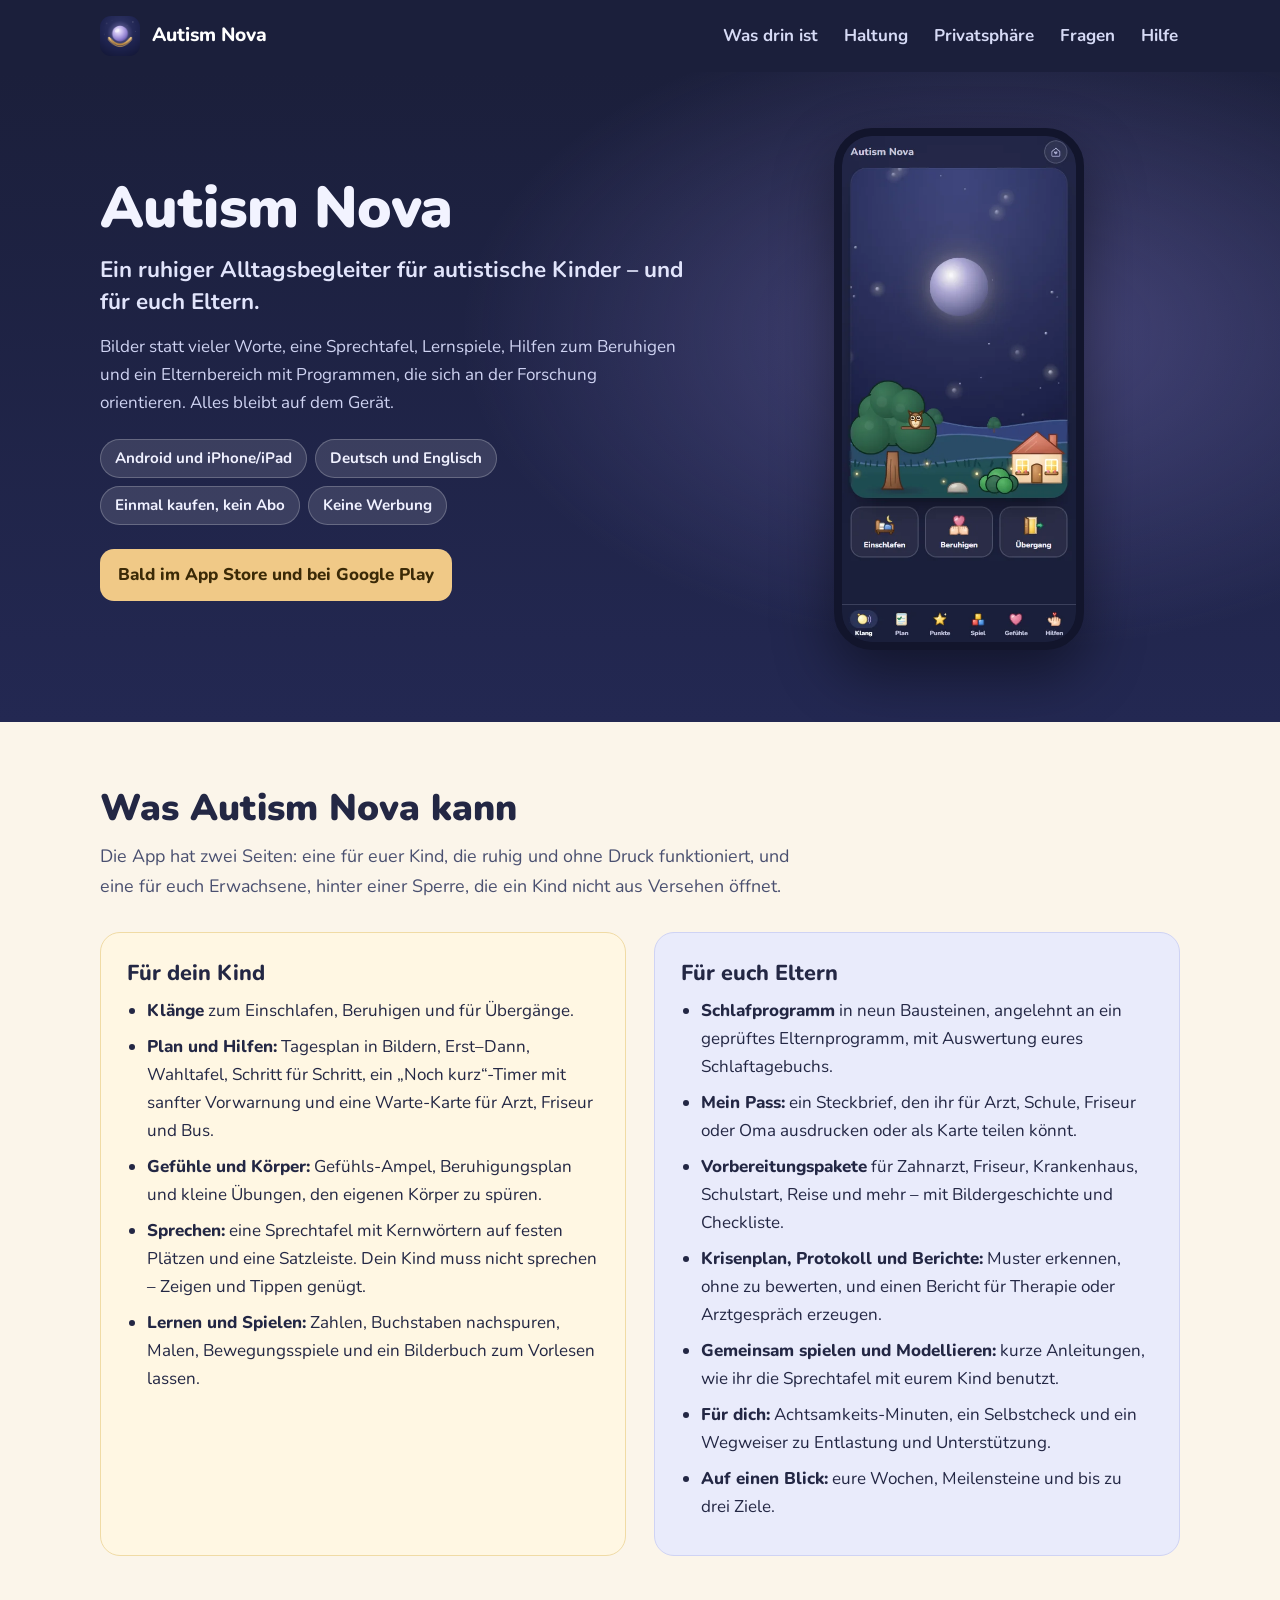
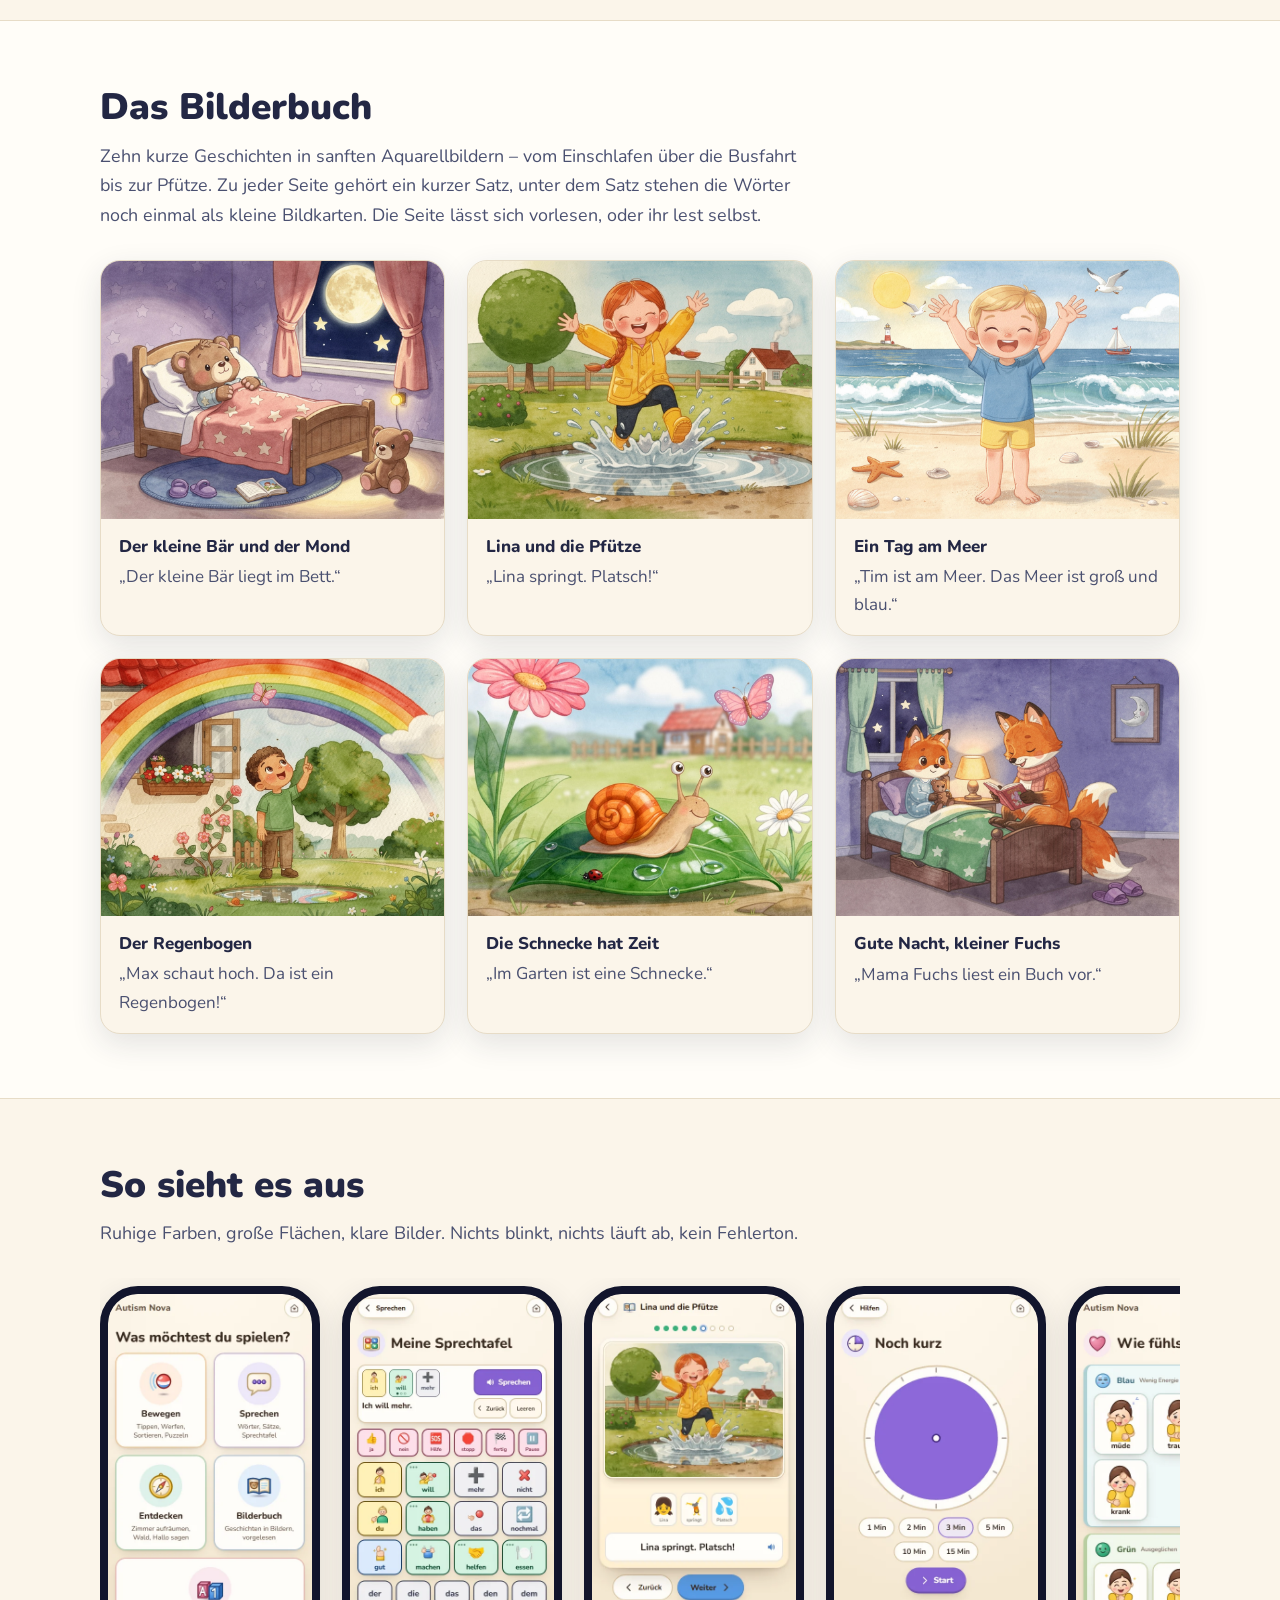
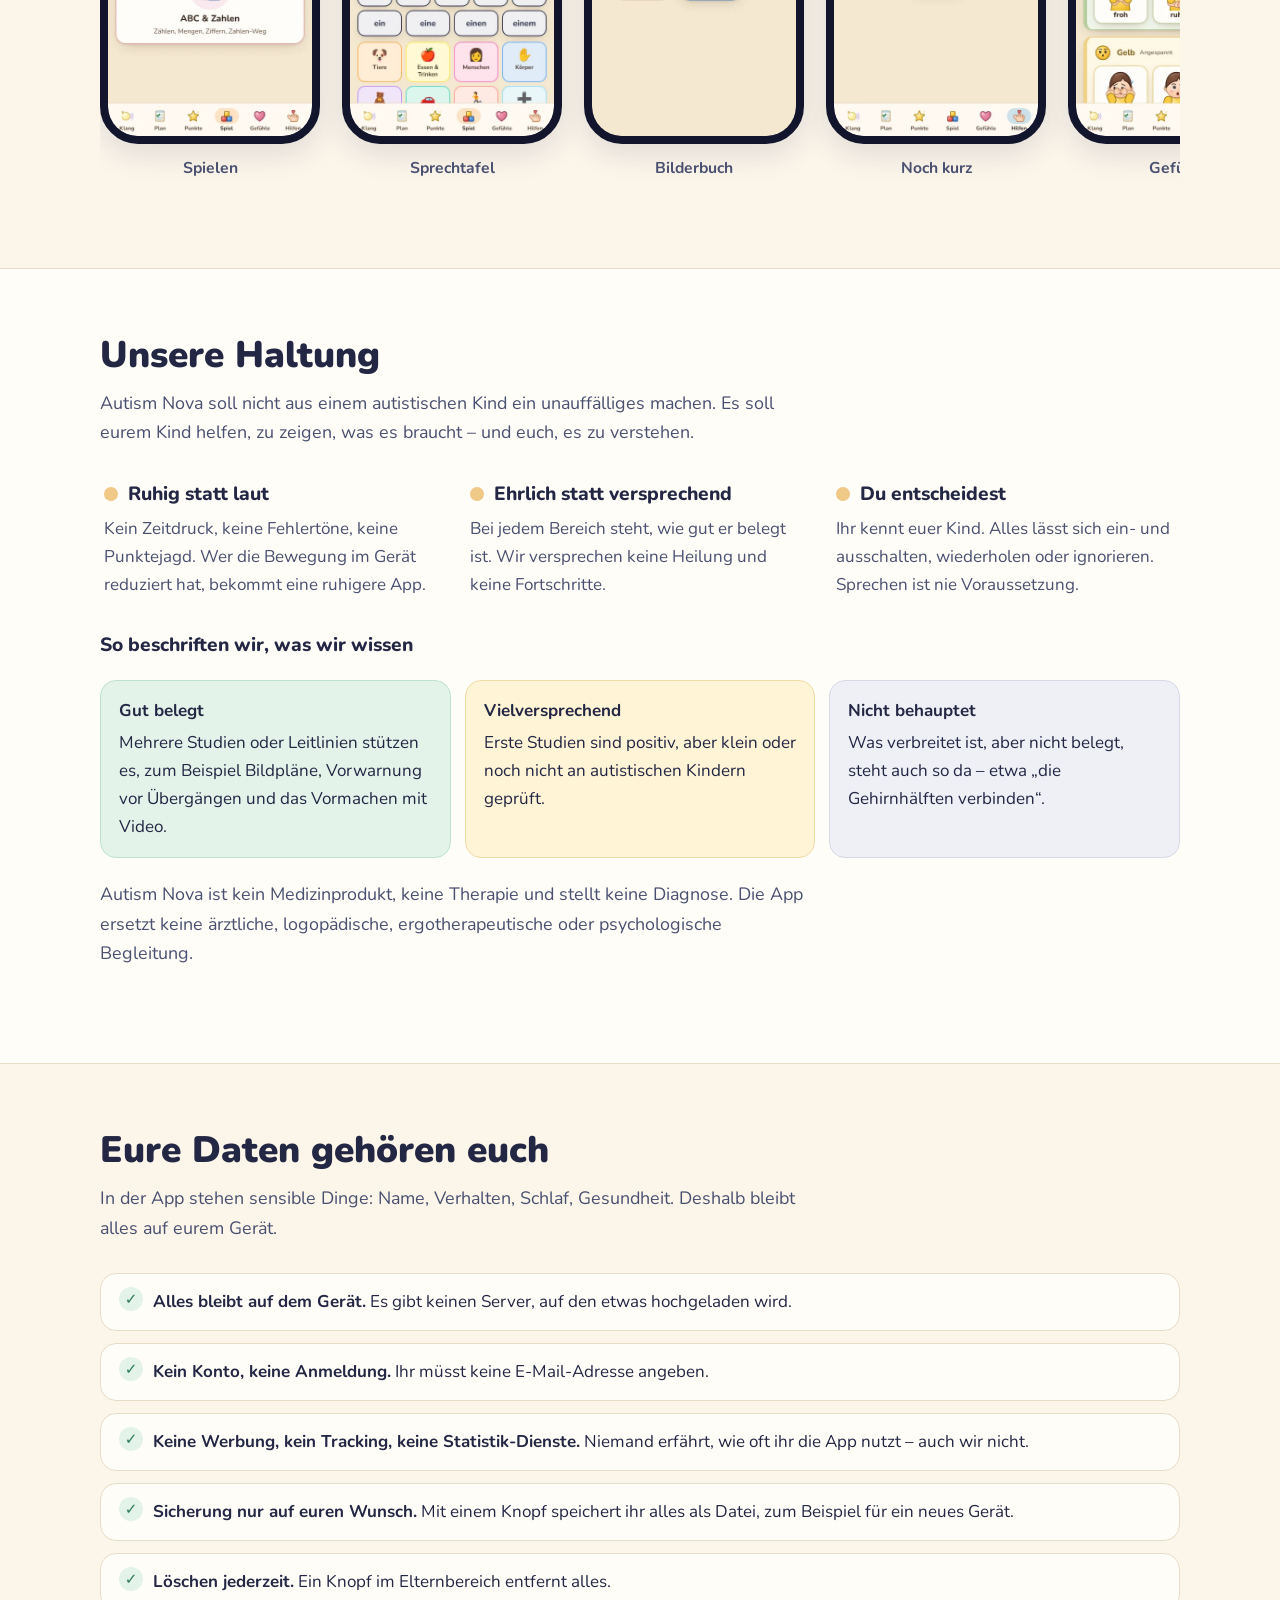
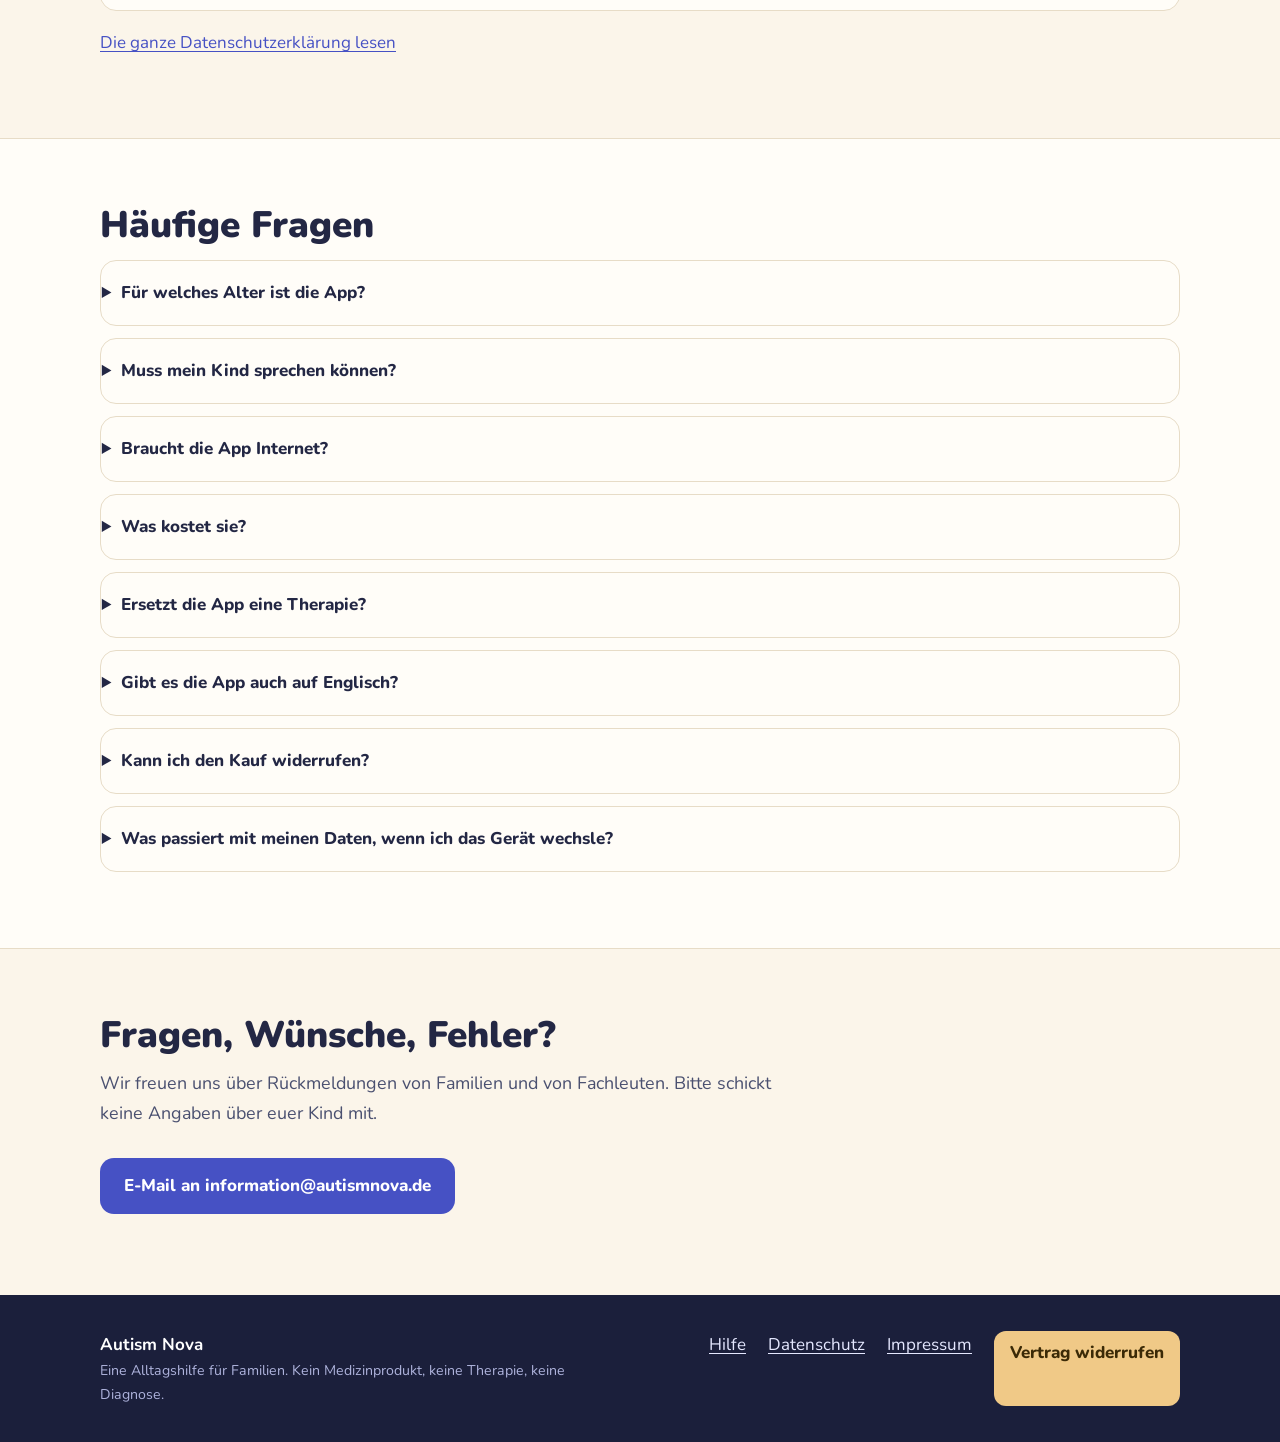
==== index.html @ 49a3898b "Website Autism Nova" ====
<!doctype html>
<html lang="de">
<head>
  <meta charset="utf-8">
  <meta name="viewport" content="width=device-width, initial-scale=1">
  <title>Autism Nova – Alltagsbegleiter für autistische Kinder und ihre Familien</title>
  <meta name="description" content="Autism Nova ist eine ruhige App für autistische Kinder und ihre Eltern: Bildpläne, Sprechtafel, Lernspiele, Beruhigungshilfen und ein Elternbereich. Alles bleibt auf dem Gerät – ohne Konto, ohne Werbung.">
  <meta name="theme-color" content="#1b1f3b">
  <meta property="og:title" content="Autism Nova – Alltagsbegleiter für autistische Kinder und ihre Familien">
  <meta property="og:description" content="Bilder statt Worte, Sprechtafel, Lernspiele, Beruhigungshilfen und ein Elternbereich. Ohne Konto, ohne Werbung, alles auf dem Gerät.">
  <meta property="og:type" content="website">
  <meta property="og:locale" content="de_DE">
  <meta property="og:image" content="https://autismnova.de/assets/img/icon-512.png">
  <meta property="og:url" content="https://autismnova.de/">
  <link rel="canonical" href="https://autismnova.de/">
  <link rel="icon" href="assets/img/favicon.png" type="image/png">
  <link rel="apple-touch-icon" href="assets/img/apple-touch-icon.png">
  <link rel="stylesheet" href="assets/style.css">
</head>
<body>
  <a class="skip" href="#inhalt">Zum Inhalt springen</a>

  <header class="site-head">
    <div class="wrap">
      <a class="brand" href="index.html"><img src="assets/img/icon-192.png" alt="" width="40" height="40">Autism Nova</a>
      <nav class="nav" aria-label="Hauptmenü">
        <a href="#was">Was drin ist</a>
        <a href="#haltung">Haltung</a>
        <a href="#privatsphaere">Privatsphäre</a>
        <a href="#fragen">Fragen</a>
        <a href="support.html">Hilfe</a>
      </nav>
    </div>
  </header>

  <main id="inhalt">
    <section class="hero" aria-labelledby="titel">
      <div class="wrap">
        <div>
          <h1 id="titel">Autism Nova</h1>
          <p class="lead">Ein ruhiger Alltagsbegleiter für autistische Kinder – und für euch Eltern.</p>
          <p>Bilder statt vieler Worte, eine Sprechtafel, Lernspiele, Hilfen zum Beruhigen und ein Elternbereich mit Programmen, die sich an der Forschung orientieren. Alles bleibt auf dem Gerät.</p>
          <ul class="chips" aria-label="Eckdaten">
            <li>Android und iPhone/iPad</li>
            <li>Deutsch und Englisch</li>
            <li>Einmal kaufen, kein Abo</li>
            <li>Keine Werbung</li>
          </ul>
          <span class="status">Bald im App Store und bei Google Play</span>
        </div>
        <div class="hero-phone">
          <div class="phone"><img src="assets/img/phone-klang.webp" width="440" height="952" alt="Startbildschirm der App: ein ruhiger Nachthimmel mit Mond, darunter die Knöpfe Einschlafen, Beruhigen und Übergang."></div>
        </div>
      </div>
    </section>

    <section id="was" aria-labelledby="was-titel">
      <div class="wrap">
        <h2 id="was-titel">Was Autism Nova kann</h2>
        <p class="intro">Die App hat zwei Seiten: eine für euer Kind, die ruhig und ohne Druck funktioniert, und eine für euch Erwachsene, hinter einer Sperre, die ein Kind nicht aus Versehen öffnet.</p>
        <div class="split">
          <div class="panel kid">
            <h3>Für dein Kind</h3>
            <ul>
              <li><strong>Klänge</strong> zum Einschlafen, Beruhigen und für Übergänge.</li>
              <li><strong>Plan und Hilfen:</strong> Tagesplan in Bildern, Erst–Dann, Wahltafel, Schritt für Schritt, ein „Noch kurz“-Timer mit sanfter Vorwarnung und eine Warte-Karte für Arzt, Friseur und Bus.</li>
              <li><strong>Gefühle und Körper:</strong> Gefühls-Ampel, Beruhigungsplan und kleine Übungen, den eigenen Körper zu spüren.</li>
              <li><strong>Sprechen:</strong> eine Sprechtafel mit Kernwörtern auf festen Plätzen und eine Satzleiste. Dein Kind muss nicht sprechen – Zeigen und Tippen genügt.</li>
              <li><strong>Lernen und Spielen:</strong> Zahlen, Buchstaben nachspuren, Malen, Bewegungsspiele und ein Bilderbuch zum Vorlesen lassen.</li>
            </ul>
          </div>
          <div class="panel parent">
            <h3>Für euch Eltern</h3>
            <ul>
              <li><strong>Schlafprogramm</strong> in neun Bausteinen, angelehnt an ein geprüftes Elternprogramm, mit Auswertung eures Schlaftagebuchs.</li>
              <li><strong>Mein Pass:</strong> ein Steckbrief, den ihr für Arzt, Schule, Friseur oder Oma ausdrucken oder als Karte teilen könnt.</li>
              <li><strong>Vorbereitungspakete</strong> für Zahnarzt, Friseur, Krankenhaus, Schulstart, Reise und mehr – mit Bildergeschichte und Checkliste.</li>
              <li><strong>Krisenplan, Protokoll und Berichte:</strong> Muster erkennen, ohne zu bewerten, und einen Bericht für Therapie oder Arztgespräch erzeugen.</li>
              <li><strong>Gemeinsam spielen und Modellieren:</strong> kurze Anleitungen, wie ihr die Sprechtafel mit eurem Kind benutzt.</li>
              <li><strong>Für dich:</strong> Achtsamkeits-Minuten, ein Selbstcheck und ein Wegweiser zu Entlastung und Unterstützung.</li>
              <li><strong>Auf einen Blick:</strong> eure Wochen, Meilensteine und bis zu drei Ziele.</li>
            </ul>
          </div>
        </div>
      </div>
    </section>

    <section class="alt" id="bilderbuch" aria-labelledby="buch-titel">
      <div class="wrap">
        <h2 id="buch-titel">Das Bilderbuch</h2>
        <p class="intro">Zehn kurze Geschichten in sanften Aquarellbildern – vom Einschlafen über die Busfahrt bis zur Pfütze. Zu jeder Seite gehört ein kurzer Satz, unter dem Satz stehen die Wörter noch einmal als kleine Bildkarten. Die Seite lässt sich vorlesen, oder ihr lest selbst.</p>
        <div class="gallery">
          <figure><img loading="lazy" decoding="async" src="assets/img/buch/baer.jpg" width="1024" height="768" alt="Ein kleiner Bär liegt im Bett unter einer rosa Sternendecke, draußen leuchtet der Mond."><figcaption><strong>Der kleine Bär und der Mond</strong>„Der kleine Bär liegt im Bett.“</figcaption></figure>
          <figure><img loading="lazy" decoding="async" src="assets/img/buch/lina.jpg" width="1024" height="768" alt="Ein Mädchen in gelber Regenjacke und Gummistiefeln springt in eine Pfütze, das Wasser spritzt."><figcaption><strong>Lina und die Pfütze</strong>„Lina springt. Platsch!“</figcaption></figure>
          <figure><img loading="lazy" decoding="async" src="assets/img/buch/meer.jpg" width="1024" height="768" alt="Ein Junge steht lachend mit erhobenen Armen am Strand, hinter ihm das Meer mit Wellen und ein Leuchtturm."><figcaption><strong>Ein Tag am Meer</strong>„Tim ist am Meer. Das Meer ist groß und blau.“</figcaption></figure>
          <figure><img loading="lazy" decoding="async" src="assets/img/buch/regenbogen.jpg" width="1024" height="768" alt="Ein Junge zeigt auf einen großen Regenbogen über dem Haus und dem Garten."><figcaption><strong>Der Regenbogen</strong>„Max schaut hoch. Da ist ein Regenbogen!“</figcaption></figure>
          <figure><img loading="lazy" decoding="async" src="assets/img/buch/schnecke.jpg" width="1024" height="768" alt="Eine Schnecke mit orangefarbenem Haus sitzt auf einem Blatt, daneben eine Blume und ein Schmetterling."><figcaption><strong>Die Schnecke hat Zeit</strong>„Im Garten ist eine Schnecke.“</figcaption></figure>
          <figure><img loading="lazy" decoding="async" src="assets/img/buch/fuchs.jpg" width="1024" height="768" alt="Mama Fuchs liest dem kleinen Fuchs im Bett aus einem Buch vor, die Lampe leuchtet warm."><figcaption><strong>Gute Nacht, kleiner Fuchs</strong>„Mama Fuchs liest ein Buch vor.“</figcaption></figure>
        </div>
      </div>
    </section>

    <section aria-labelledby="bilder-titel">
      <div class="wrap">
        <h2 id="bilder-titel">So sieht es aus</h2>
        <p class="intro">Ruhige Farben, große Flächen, klare Bilder. Nichts blinkt, nichts läuft ab, kein Fehlerton.</p>
        <div class="shots" role="list">
          <figure role="listitem"><div class="phone"><img loading="lazy" src="assets/img/phone-spiel.webp" width="440" height="952" alt="Spiele-Übersicht mit den Karten Bewegen, Sprechen, Entdecken und Bilderbuch."></div><figcaption>Spielen</figcaption></figure>
          <figure role="listitem"><div class="phone"><img loading="lazy" src="assets/img/phone-tafel.webp" width="440" height="952" alt="Die Sprechtafel mit bunten Wortkacheln auf festen Plätzen. In der Satzleiste oben steht „Ich will mehr.“"></div><figcaption>Sprechtafel</figcaption></figure>
          <figure role="listitem"><div class="phone"><img loading="lazy" src="assets/img/phone-buch.webp" width="440" height="952" alt="Eine Seite aus dem Bilderbuch: ein Mädchen in gelber Regenjacke springt in eine Pfütze, darunter der Satz „Lina springt. Platsch!“ mit Bildkarten."></div><figcaption>Bilderbuch</figcaption></figure>
          <figure role="listitem"><div class="phone"><img loading="lazy" src="assets/img/phone-timer.webp" width="440" height="952" alt="Der Timer „Noch kurz“ als große violette Kreisscheibe mit Auswahl der Minuten."></div><figcaption>Noch kurz</figcaption></figure>
          <figure role="listitem"><div class="phone"><img loading="lazy" src="assets/img/phone-gefuehle.webp" width="440" height="952" alt="Die Gefühls-Ampel mit Gefühlen wie müde, traurig, froh und ruhig in Farbgruppen."></div><figcaption>Gefühle</figcaption></figure>
          <figure role="listitem"><div class="phone"><img loading="lazy" src="assets/img/phone-koerper.webp" width="440" height="952" alt="Der Körper-Check mit Bildern für Hunger, Durst, Müdigkeit, Toilette, Kälte und Hitze."></div><figcaption>Mein Körper</figcaption></figure>
          <figure role="listitem"><div class="phone"><img loading="lazy" src="assets/img/phone-lernen.webp" width="440" height="952" alt="Die Lernwelt mit den Karten Zahlen, Zahlen-Weg und ABC."></div><figcaption>Zahlen und Buchstaben</figcaption></figure>
        </div>
      </div>
    </section>

    <section class="alt" id="haltung" aria-labelledby="haltung-titel">
      <div class="wrap">
        <h2 id="haltung-titel">Unsere Haltung</h2>
        <p class="intro">Autism Nova soll nicht aus einem autistischen Kind ein unauffälliges machen. Es soll eurem Kind helfen, zu zeigen, was es braucht – und euch, es zu verstehen.</p>
        <div class="values">
          <div class="value"><h3><span class="dot" aria-hidden="true"></span>Ruhig statt laut</h3><p>Kein Zeitdruck, keine Fehlertöne, keine Punktejagd. Wer die Bewegung im Gerät reduziert hat, bekommt eine ruhigere App.</p></div>
          <div class="value"><h3><span class="dot" aria-hidden="true"></span>Ehrlich statt versprechend</h3><p>Bei jedem Bereich steht, wie gut er belegt ist. Wir versprechen keine Heilung und keine Fortschritte.</p></div>
          <div class="value"><h3><span class="dot" aria-hidden="true"></span>Du entscheidest</h3><p>Ihr kennt euer Kind. Alles lässt sich ein- und ausschalten, wiederholen oder ignorieren. Sprechen ist nie Voraussetzung.</p></div>
        </div>
        <h3 style="margin-top:34px">So beschriften wir, was wir wissen</h3>
        <div class="evidence">
          <div class="g"><b>Gut belegt</b>Mehrere Studien oder Leitlinien stützen es, zum Beispiel Bildpläne, Vorwarnung vor Übergängen und das Vormachen mit Video.</div>
          <div class="y"><b>Vielversprechend</b>Erste Studien sind positiv, aber klein oder noch nicht an autistischen Kindern geprüft.</div>
          <div class="n"><b>Nicht behauptet</b>Was verbreitet ist, aber nicht belegt, steht auch so da – etwa „die Gehirnhälften verbinden“.</div>
        </div>
        <p class="intro" style="margin-top:22px">Autism Nova ist kein Medizinprodukt, keine Therapie und stellt keine Diagnose. Die App ersetzt keine ärztliche, logopädische, ergotherapeutische oder psychologische Begleitung.</p>
      </div>
    </section>

    <section id="privatsphaere" aria-labelledby="privat-titel">
      <div class="wrap">
        <h2 id="privat-titel">Eure Daten gehören euch</h2>
        <p class="intro">In der App stehen sensible Dinge: Name, Verhalten, Schlaf, Gesundheit. Deshalb bleibt alles auf eurem Gerät.</p>
        <ul class="privacy-list">
          <li><strong>Alles bleibt auf dem Gerät.</strong> Es gibt keinen Server, auf den etwas hochgeladen wird.</li>
          <li><strong>Kein Konto, keine Anmeldung.</strong> Ihr müsst keine E-Mail-Adresse angeben.</li>
          <li><strong>Keine Werbung, kein Tracking, keine Statistik-Dienste.</strong> Niemand erfährt, wie oft ihr die App nutzt – auch wir nicht.</li>
          <li><strong>Sicherung nur auf euren Wunsch.</strong> Mit einem Knopf speichert ihr alles als Datei, zum Beispiel für ein neues Gerät.</li>
          <li><strong>Löschen jederzeit.</strong> Ein Knopf im Elternbereich entfernt alles.</li>
        </ul>
        <p style="margin-top:18px"><a href="datenschutz.html">Die ganze Datenschutzerklärung lesen</a></p>
      </div>
    </section>

    <section class="alt" id="fragen" aria-labelledby="fragen-titel">
      <div class="wrap">
        <h2 id="fragen-titel">Häufige Fragen</h2>
        <details><summary>Für welches Alter ist die App?</summary><p>Die Inhalte richten sich an Kinder vom Kleinkind- bis ins Grundschulalter. Autistische Kinder sind sehr verschieden, deshalb entscheidet ihr, welche Bereiche zu eurem Kind passen. Vieles ist auch für ältere Kinder nutzbar.</p></details>
        <details><summary>Muss mein Kind sprechen können?</summary><p>Nein. Alle Übungen lassen sich durch Zeigen und Tippen beantworten. Für Kinder, die nicht oder kaum sprechen, gibt es die Sprechtafel.</p></details>
        <details><summary>Braucht die App Internet?</summary><p>Nein. Alles läuft ohne Internetverbindung.</p></details>
        <details><summary>Was kostet sie?</summary><p>Autism Nova wird einmal gekauft, es gibt kein Abo und keine Werbung. Der Preis steht fest, sobald die App im Store erscheint.</p></details>
        <details><summary>Ersetzt die App eine Therapie?</summary><p>Nein. Sie ist eine Alltagshilfe für Familien. Bei Sorgen um die Entwicklung eures Kindes sind eure Kinderärztin, euer Kinderarzt oder eine Frühförderstelle die richtigen Ansprechpartner.</p></details>
        <details><summary>Gibt es die App auch auf Englisch?</summary><p>Ja. Autism Nova gibt es auf Deutsch und auf Englisch. Die Sprache wählt ihr bei der Einrichtung oder später im Elternbereich. Dann wechseln Texte, Bilderbuch, Sprechtafel, Buchstaben und Zahlen. Die Vorlesestimme kommt vom Gerät.</p></details>
        <details><summary>Kann ich den Kauf widerrufen?</summary><p>Ja, innerhalb von 14 Tagen nach Vertragsschluss, soweit dir ein gesetzliches Widerrufsrecht zusteht. Ohne Begründung, ohne Anmeldung: <a href="widerruf.html">Vertrag widerrufen</a>. Dort stehen auch die <a href="widerruf.html#belehrung">Widerrufsbelehrung</a> und das Muster-Formular. Beachte: Beim Herunterladen stimmst du im Store zu, dass die App sofort bereitgestellt wird; damit kann das Widerrufsrecht vorzeitig erlöschen.</p></details>
        <details><summary>Was passiert mit meinen Daten, wenn ich das Gerät wechsle?</summary><p>Sie bleiben auf dem alten Gerät. Erstellt vorher im Elternbereich unter „Daten“ eine Sicherung und spielt sie auf dem neuen Gerät wieder ein. <a href="support.html">So geht es Schritt für Schritt.</a></p></details>
      </div>
    </section>

    <section id="kontakt" aria-labelledby="kontakt-titel">
      <div class="wrap">
        <h2 id="kontakt-titel">Fragen, Wünsche, Fehler?</h2>
        <p class="intro">Wir freuen uns über Rückmeldungen von Familien und von Fachleuten. Bitte schickt keine Angaben über euer Kind mit.</p>
        <p><a class="button" href="mailto:information@autismnova.de" id="mail-link">E-Mail an information@autismnova.de</a></p>
      </div>
    </section>
  </main>

  <footer class="site-foot">
    <div class="wrap">
      <div>
        <strong style="color:#fff">Autism Nova</strong>
        <small>Eine Alltagshilfe für Familien. Kein Medizinprodukt, keine Therapie, keine Diagnose.</small>
      </div>
      <nav aria-label="Rechtliches">
        <a href="support.html">Hilfe</a>
        <a href="datenschutz.html">Datenschutz</a>
        <a href="impressum.html">Impressum</a>
        <a class="foot-button" href="widerruf.html">Vertrag widerrufen</a>
      </nav>
    </div>
  </footer>
</body>
</html>
---- assets/style.css ----
/* Autism Nova - Website (2026-10-28). Reines CSS, keine Skripte, keine externen
   Dateien: Schrift Nunito liegt lokal (SIL Open Font License, assets/fonts/OFL.txt).
   Ruhig wie die App: warmes Papier, tiefes Nachtblau, ein Akzent. */

@font-face {
  font-family: "Nunito";
  font-style: normal;
  font-weight: 200 1000;
  font-display: swap;
  src: url("fonts/Nunito-latin.woff2") format("woff2");
  unicode-range: U+0000-00FF, U+0131, U+0152-0153, U+02BB-02BC, U+02C6, U+02DA, U+02DC, U+2000-206F, U+20AC, U+2122, U+2191, U+2193, U+2212, U+2215, U+FEFF, U+FFFD;
}
@font-face {
  font-family: "Nunito";
  font-style: normal;
  font-weight: 200 1000;
  font-display: swap;
  src: url("fonts/Nunito-latin-ext.woff2") format("woff2");
  unicode-range: U+0100-02BA, U+02BD-02C5, U+02C7-02CC, U+02CE-02D7, U+02DD-02FF, U+1D00-1DBF, U+1E00-1E9F, U+1EF2-1EFF, U+2020, U+20A0-20AB, U+20AD-20C0, U+2113, U+2C60-2C7F, U+A720-A7FF;
}

:root {
  --bg: #fbf5ea;
  --surface: #fffdf8;
  --ink: #232744;
  --ink-2: #4a5070;
  --line: #e7dcc7;
  --accent: #4651c4;
  --accent-ink: #ffffff;
  --accent-soft: #e9ebfb;
  --night: #1b1f3b;
  --night-2: #2a2f5a;
  --gold: #f0c987;
  --green: #2f7d5b;
  --green-soft: #e3f3ea;
  --warn-bg: #fff2c2;
  --radius: 20px;
  --shadow: 0 10px 30px rgba(35, 39, 68, 0.12);
  --wrap: 1080px;
}

* { box-sizing: border-box; }

html { -webkit-text-size-adjust: 100%; scroll-behavior: smooth; }

body {
  margin: 0;
  font-family: "Nunito", system-ui, -apple-system, "Segoe UI", sans-serif;
  font-size: 1.0625rem;
  line-height: 1.65;
  color: var(--ink);
  background: var(--bg);
}

@media (prefers-reduced-motion: reduce) {
  html { scroll-behavior: auto; }
  * { transition: none !important; animation: none !important; }
}

img { max-width: 100%; height: auto; display: block; }

a { color: var(--accent); text-underline-offset: 3px; }
a:hover { text-decoration-thickness: 2px; }

:focus-visible { outline: 3px solid var(--accent); outline-offset: 3px; border-radius: 6px; }

.skip {
  position: absolute; left: 12px; top: -60px; z-index: 100;
  background: var(--accent); color: var(--accent-ink); padding: 10px 16px; border-radius: 10px;
}
.skip:focus { top: 12px; }

.wrap { width: min(var(--wrap), 100% - 40px); margin-inline: auto; }

/* ---------- Kopf ---------- */
.site-head { background: var(--night); color: #eceefc; }
.site-head .wrap { display: flex; align-items: center; justify-content: space-between; gap: 16px; padding-block: 14px; flex-wrap: wrap; }
.brand { display: inline-flex; align-items: center; gap: 12px; color: #fff; text-decoration: none; font-weight: 800; font-size: 1.2rem; }
.brand img { width: 40px; height: 40px; border-radius: 11px; }
.nav { display: flex; gap: 6px 22px; flex-wrap: wrap; }
.nav a { color: #d6daf5; text-decoration: none; font-weight: 700; padding: 8px 2px; }
.nav a:hover, .nav a[aria-current="page"] { color: #fff; text-decoration: underline; text-decoration-thickness: 2px; }

/* ---------- Held ---------- */
.hero {
  background:
    radial-gradient(60% 70% at 78% 40%, rgba(150, 140, 230, 0.35), transparent 70%),
    linear-gradient(180deg, var(--night) 0%, #232852 100%);
  color: #f2f3ff;
  padding-block: 56px 72px;
  overflow: hidden;
}
.hero .wrap { display: grid; grid-template-columns: 1.15fr 0.85fr; gap: 40px; align-items: center; }
.hero h1 { font-size: clamp(2.3rem, 5.5vw, 3.6rem); line-height: 1.08; margin: 0 0 14px; font-weight: 900; letter-spacing: -0.01em; }
.hero .lead { font-size: clamp(1.15rem, 2.4vw, 1.4rem); line-height: 1.45; color: #e1e4fb; margin: 0 0 14px; font-weight: 700; }
.hero p { color: #cfd3f2; margin: 0 0 22px; max-width: 34em; }
.chips { display: flex; flex-wrap: wrap; gap: 8px; margin: 0 0 24px; padding: 0; list-style: none; }
.chips li { background: rgba(255, 255, 255, 0.12); border: 1px solid rgba(255, 255, 255, 0.22); border-radius: 999px; padding: 6px 14px; font-weight: 700; font-size: 0.95rem; color: #f0f1ff; }
.status {
  display: inline-block; background: var(--gold); color: #3b2a07; border-radius: 14px;
  padding: 12px 18px; font-weight: 800;
}
.hero-phone { justify-self: center; }

.phone {
  width: min(250px, 62vw);
  border: 8px solid #12152c;
  border-radius: 38px;
  background: #12152c;
  box-shadow: var(--shadow);
  overflow: hidden;
}
.phone img { width: 100%; border-radius: 28px; }
.hero .phone { box-shadow: 0 24px 60px rgba(0, 0, 0, 0.45); }

/* ---------- Abschnitte ---------- */
section { padding-block: 64px; }
section.alt { background: var(--surface); border-block: 1px solid var(--line); }
h2 { font-size: clamp(1.7rem, 3.6vw, 2.3rem); line-height: 1.2; margin: 0 0 12px; font-weight: 900; }
h3 { font-size: 1.2rem; line-height: 1.3; margin: 0 0 8px; font-weight: 800; }
.intro { color: var(--ink-2); max-width: 40em; margin: 0 0 30px; font-size: 1.12rem; }

.cards { display: grid; gap: 18px; grid-template-columns: repeat(auto-fill, minmax(280px, 1fr)); }
.card { background: var(--surface); border: 1px solid var(--line); border-radius: var(--radius); padding: 22px 22px 20px; }
section.alt .card { background: var(--bg); }
.card .tag { display: inline-block; font-size: 0.82rem; font-weight: 800; letter-spacing: 0.04em; text-transform: uppercase; color: var(--accent); margin-bottom: 6px; }
.card p { margin: 0; color: var(--ink-2); }
.card ul { margin: 8px 0 0; padding-left: 1.2em; color: var(--ink-2); }

.split { display: grid; grid-template-columns: 1fr 1fr; gap: 28px; }
.panel { border-radius: var(--radius); padding: 26px; border: 1px solid var(--line); background: var(--surface); }
.panel h3 { font-size: 1.35rem; }
.panel.kid { background: #fff7e3; border-color: #f0dba5; }
.panel.parent { background: var(--accent-soft); border-color: #cfd3f4; }
.panel ul { margin: 10px 0 0; padding-left: 1.2em; }
.panel li { margin-bottom: 8px; }
.panel li strong { font-weight: 800; }

.shots { display: flex; gap: 22px; overflow-x: auto; padding: 8px 4px 22px; scroll-snap-type: x proximity; -webkit-overflow-scrolling: touch; }
.shots figure { margin: 0; flex: 0 0 auto; scroll-snap-align: start; text-align: center; }
.shots figcaption { margin-top: 12px; font-weight: 700; color: var(--ink-2); font-size: 0.98rem; }
.shots .phone { width: 220px; }

.gallery { display: grid; gap: 22px; grid-template-columns: repeat(auto-fit, minmax(290px, 1fr)); }
.gallery figure { margin: 0; background: var(--bg); border: 1px solid var(--line); border-radius: var(--radius); overflow: hidden; box-shadow: var(--shadow); }
.gallery img { width: 100%; aspect-ratio: 4 / 3; object-fit: cover; background: var(--accent-soft); }
.gallery figcaption { padding: 14px 18px 16px; color: var(--ink-2); }
.gallery figcaption strong { display: block; color: var(--ink); font-weight: 800; margin-bottom: 2px; }

.values { display: grid; gap: 18px; grid-template-columns: repeat(auto-fit, minmax(240px, 1fr)); }
.value { padding: 4px 4px 0; }
.value h3 { display: flex; align-items: center; gap: 10px; }
.value .dot { width: 14px; height: 14px; border-radius: 50%; background: var(--gold); flex: none; }
.value p { margin: 0; color: var(--ink-2); }

.evidence { display: grid; gap: 14px; grid-template-columns: repeat(auto-fit, minmax(240px, 1fr)); margin-top: 22px; }
.evidence div { border-radius: 16px; padding: 16px 18px; border: 1px solid var(--line); background: var(--surface); }
.evidence b { display: block; margin-bottom: 4px; }
.evidence .g { background: var(--green-soft); border-color: #bfe2cf; }
.evidence .y { background: #fff4d6; border-color: #f0dba5; }
.evidence .n { background: #eef0f6; border-color: #d6d9e6; }

.privacy-list { list-style: none; margin: 0; padding: 0; display: grid; gap: 12px; }
.privacy-list li { background: var(--surface); border: 1px solid var(--line); border-radius: 16px; padding: 14px 18px 14px 52px; position: relative; }
.privacy-list li::before { content: "✓"; position: absolute; left: 18px; top: 13px; width: 24px; height: 24px; border-radius: 50%; background: var(--green-soft); color: var(--green); font-weight: 900; display: grid; place-items: center; font-size: 0.95rem; }

details { background: var(--surface); border: 1px solid var(--line); border-radius: 16px; padding: 4px 20px; margin-bottom: 12px; }
details[open] { padding-bottom: 14px; }
summary { cursor: pointer; font-weight: 800; padding: 14px 0; list-style-position: outside; }
details p { margin: 0 0 8px; color: var(--ink-2); }

.button {
  display: inline-block; background: var(--accent); color: var(--accent-ink); text-decoration: none;
  font-weight: 800; padding: 14px 24px; border-radius: 14px; min-height: 48px;
}
.button:hover { background: #3943a8; }

/* ---------- Rechtsseiten ---------- */
.page { padding-block: 44px 72px; }
.page h1 { font-size: clamp(2rem, 4.5vw, 2.7rem); margin: 0 0 8px; font-weight: 900; line-height: 1.15; }
.page h2 { font-size: 1.45rem; margin: 36px 0 8px; }
.page h3 { margin-top: 22px; }
.page p, .page li { color: #2f3453; }
.page ul { padding-left: 1.3em; }
.prose { max-width: 46em; }
.todo { background: var(--warn-bg); border-radius: 6px; padding: 0 6px; font-weight: 800; color: #5c4300; }
.draft-banner { background: var(--warn-bg); border: 2px solid #e5c24a; border-radius: 14px; padding: 14px 18px; margin: 18px 0 8px; font-weight: 700; color: #5c4300; max-width: 46em; }

.steps { counter-reset: s; list-style: none; padding: 0; margin: 12px 0 0; display: grid; gap: 10px; }
.steps li { counter-increment: s; background: var(--surface); border: 1px solid var(--line); border-radius: 14px; padding: 12px 16px 12px 56px; position: relative; }
.steps li::before { content: counter(s); position: absolute; left: 16px; top: 11px; width: 28px; height: 28px; border-radius: 50%; background: var(--accent-soft); color: var(--accent); font-weight: 900; display: grid; place-items: center; }

table.lic { border-collapse: collapse; width: 100%; font-size: 0.96rem; }
table.lic th, table.lic td { text-align: left; padding: 8px 10px; border-bottom: 1px solid var(--line); vertical-align: top; }
table.lic th { color: var(--ink-2); }

/* ---------- Fuß ---------- */
.site-foot { background: var(--night); color: #cfd3f2; padding-block: 36px; }
.site-foot .wrap { display: flex; flex-wrap: wrap; gap: 14px 40px; justify-content: space-between; }
.site-foot a { color: #e5e8ff; }
.site-foot nav { display: flex; gap: 8px 22px; flex-wrap: wrap; }
.site-foot small { display: block; color: #aeb3dc; max-width: 36em; }
.site-foot a.foot-button {
  display: inline-block; background: var(--gold); color: #3b2a07; text-decoration: none; font-weight: 800;
  padding: 8px 16px; border-radius: 12px; min-height: 40px;
}
.site-foot a.foot-button:hover { background: #f5d79d; }

/* ---------- Widerruf ---------- */
[hidden] { display: none !important; }
.wform { display: grid; gap: 8px; max-width: 34em; margin: 22px 0 8px; padding: 22px; background: var(--surface); border: 1px solid var(--line); border-radius: var(--radius); }
.wform label { font-weight: 800; margin-top: 6px; }
.wform input[type="text"], .wform input[type="email"] {
  font: inherit; padding: 12px 14px; border: 2px solid var(--line); border-radius: 12px; background: #fff; color: var(--ink); min-height: 48px; width: 100%;
}
.wform input:focus-visible { outline: 3px solid var(--accent); outline-offset: 2px; border-color: var(--accent); }
.wform .wform-lead { margin: 0 0 4px; color: var(--ink-2); }
.wform button.button { border: 0; cursor: pointer; font: inherit; font-weight: 800; }
.wdone { max-width: 34em; padding: 18px 22px; background: var(--green-soft); border: 1px solid #bfe2cf; border-radius: var(--radius); }
.wdone h2 { margin-top: 0; font-size: 1.3rem; }

@media (max-width: 820px) {
  .hero .wrap, .split { grid-template-columns: 1fr; }
  .hero { padding-block: 36px 52px; }
  section { padding-block: 48px; }
}

@media print {
  .site-head, .site-foot, .skip { display: none; }
  body { background: #fff; font-size: 11pt; }
  .draft-banner { border-color: #000; }
}
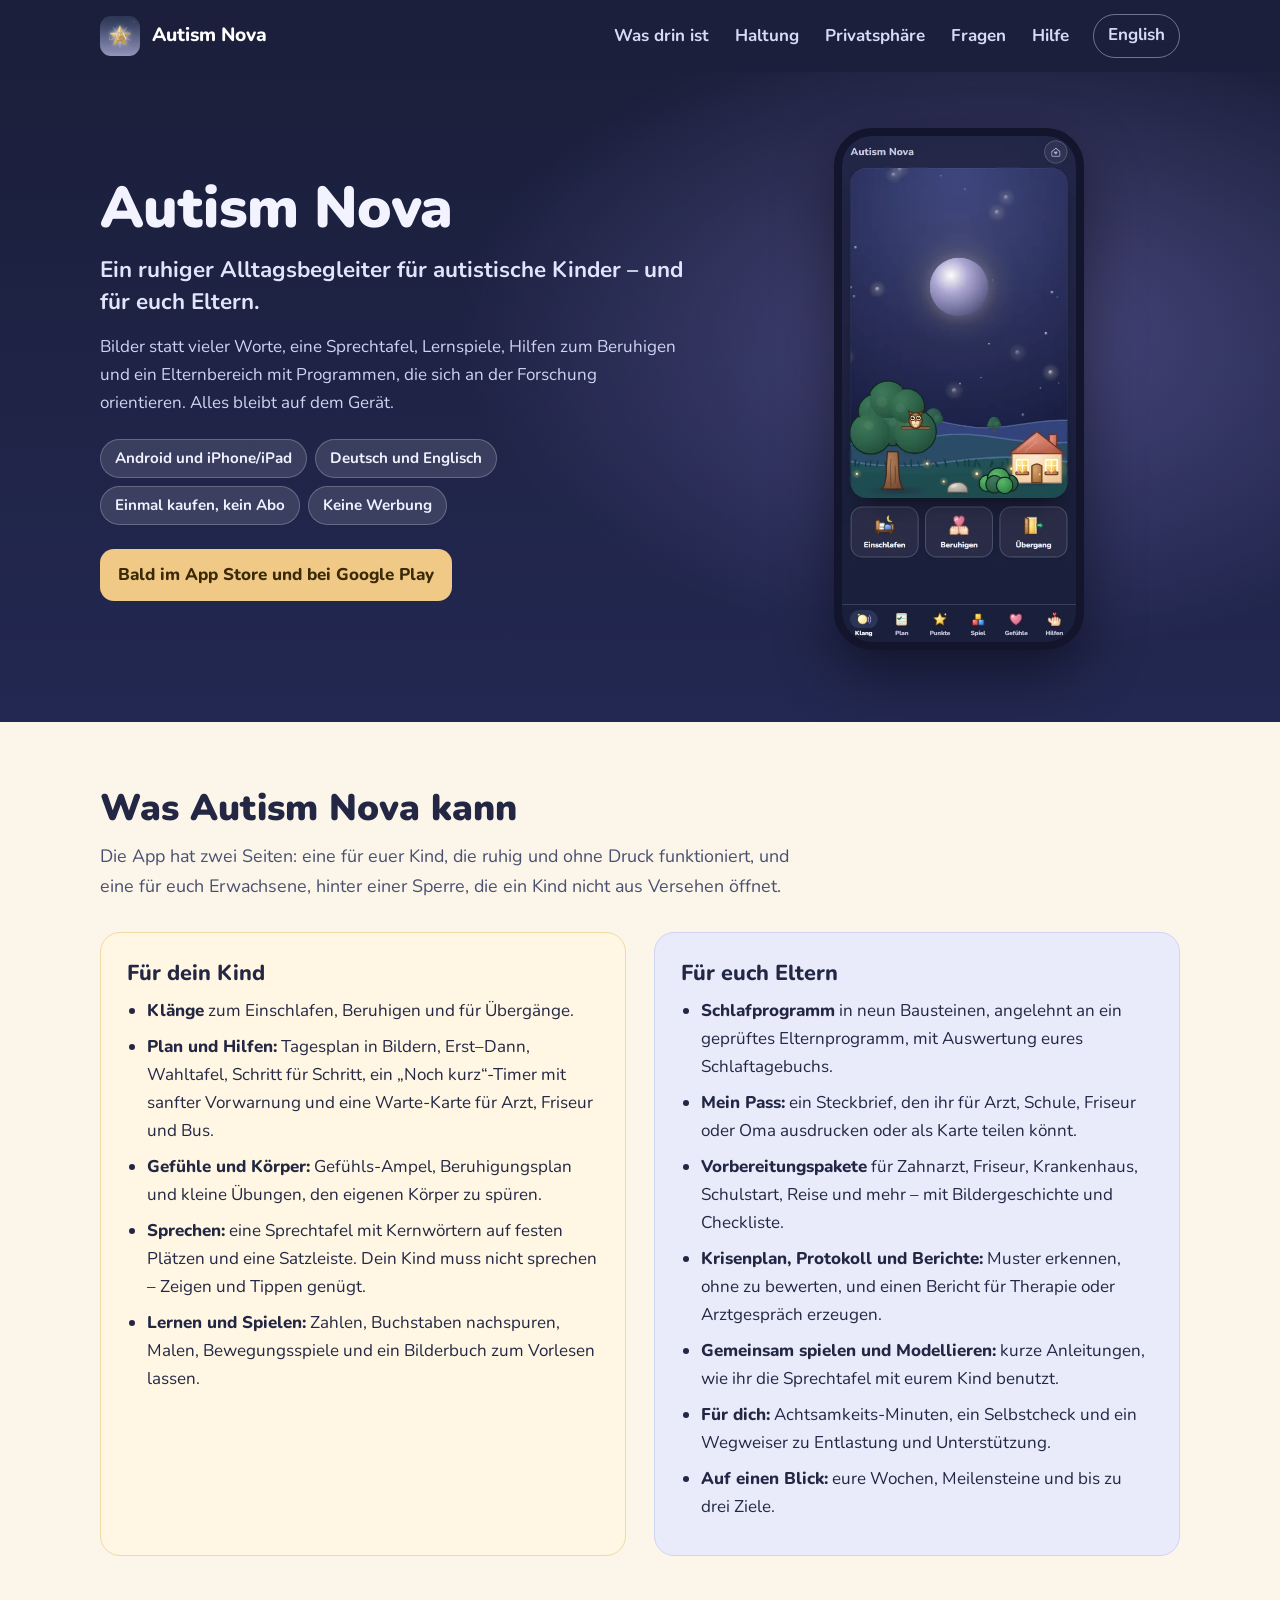
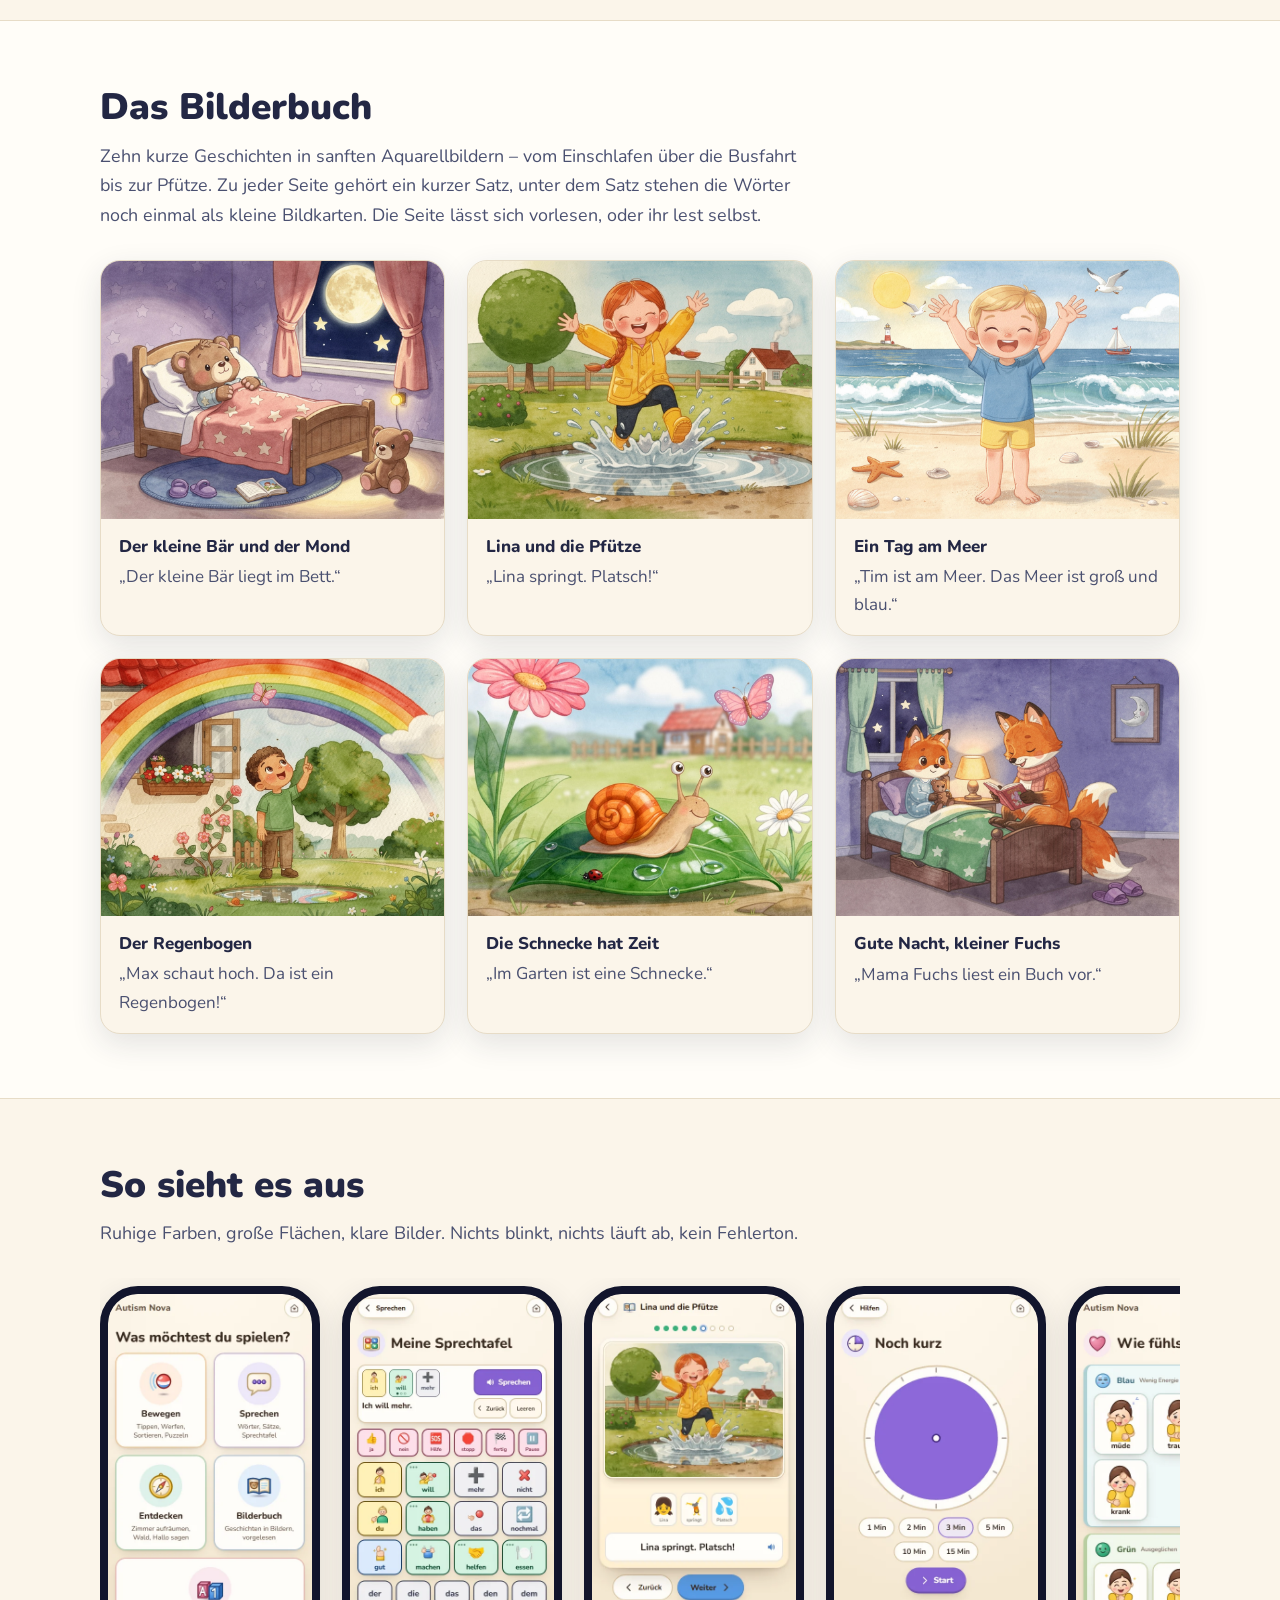
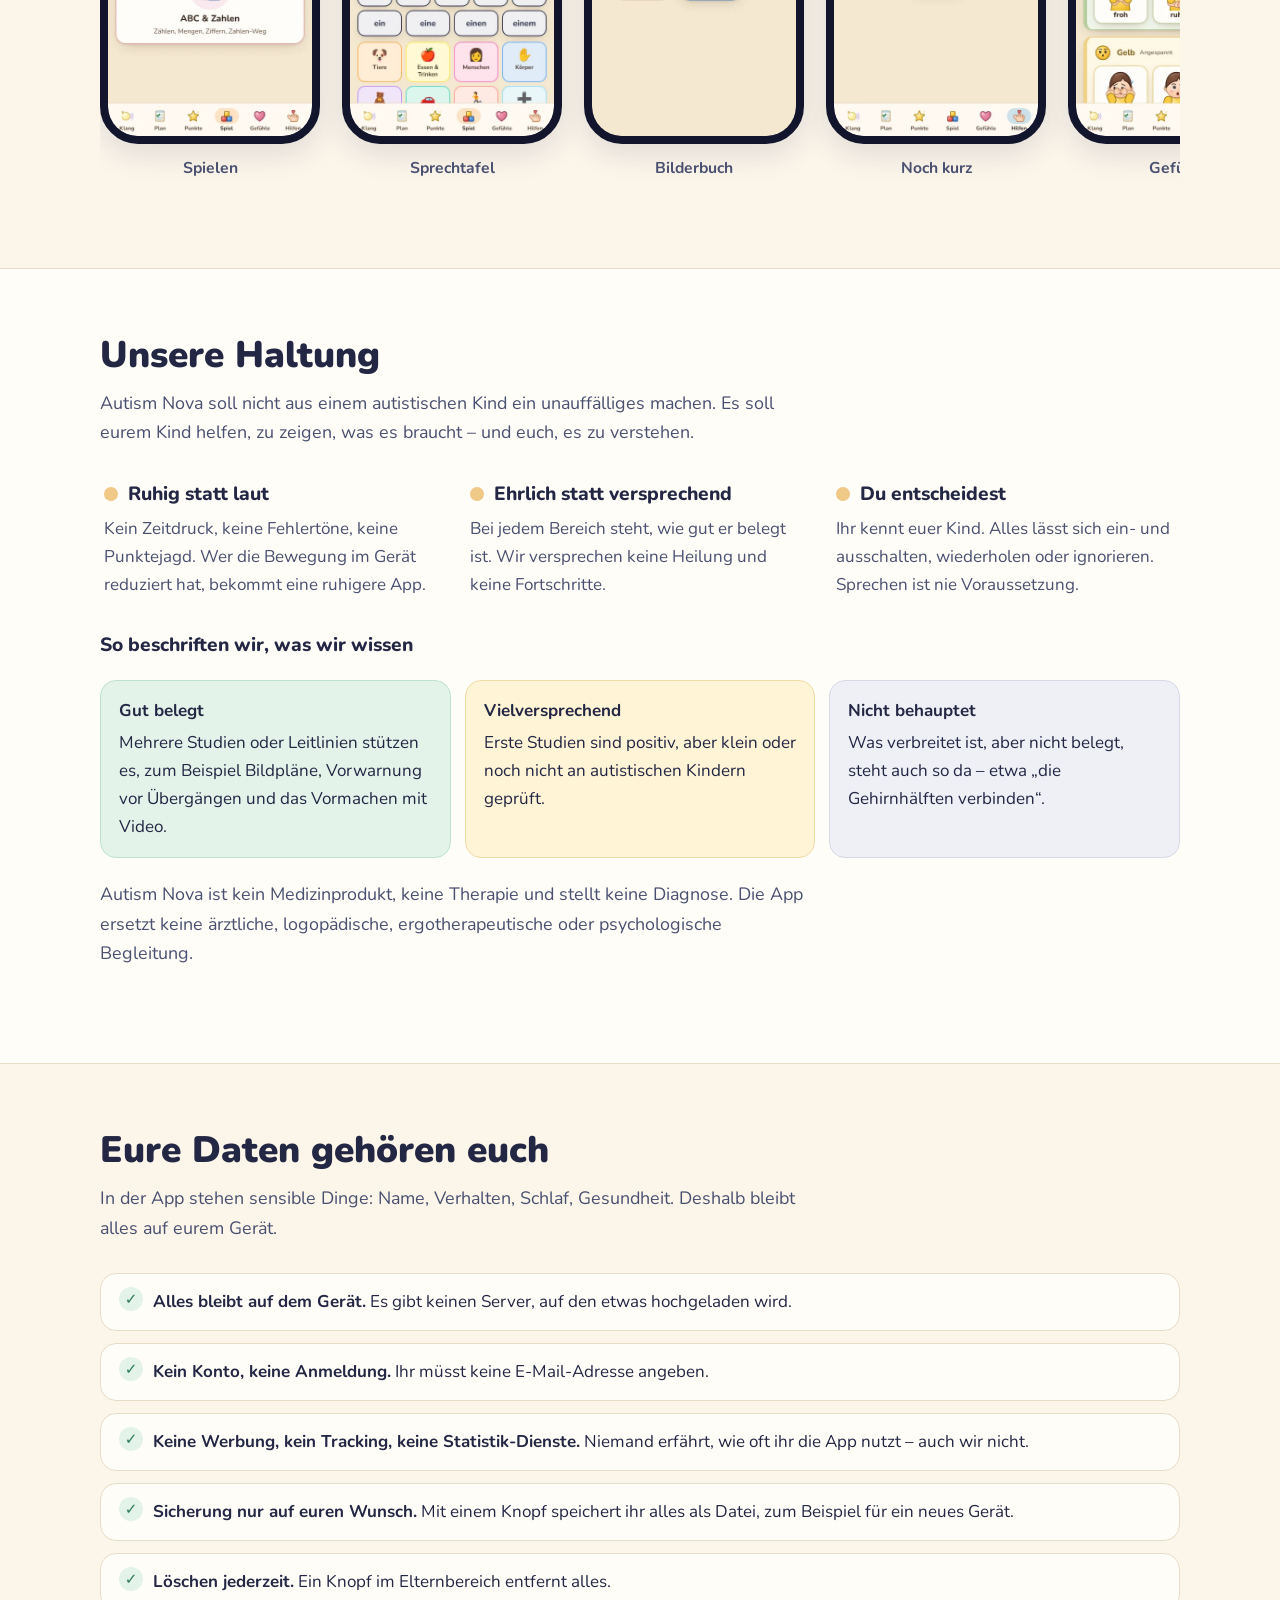
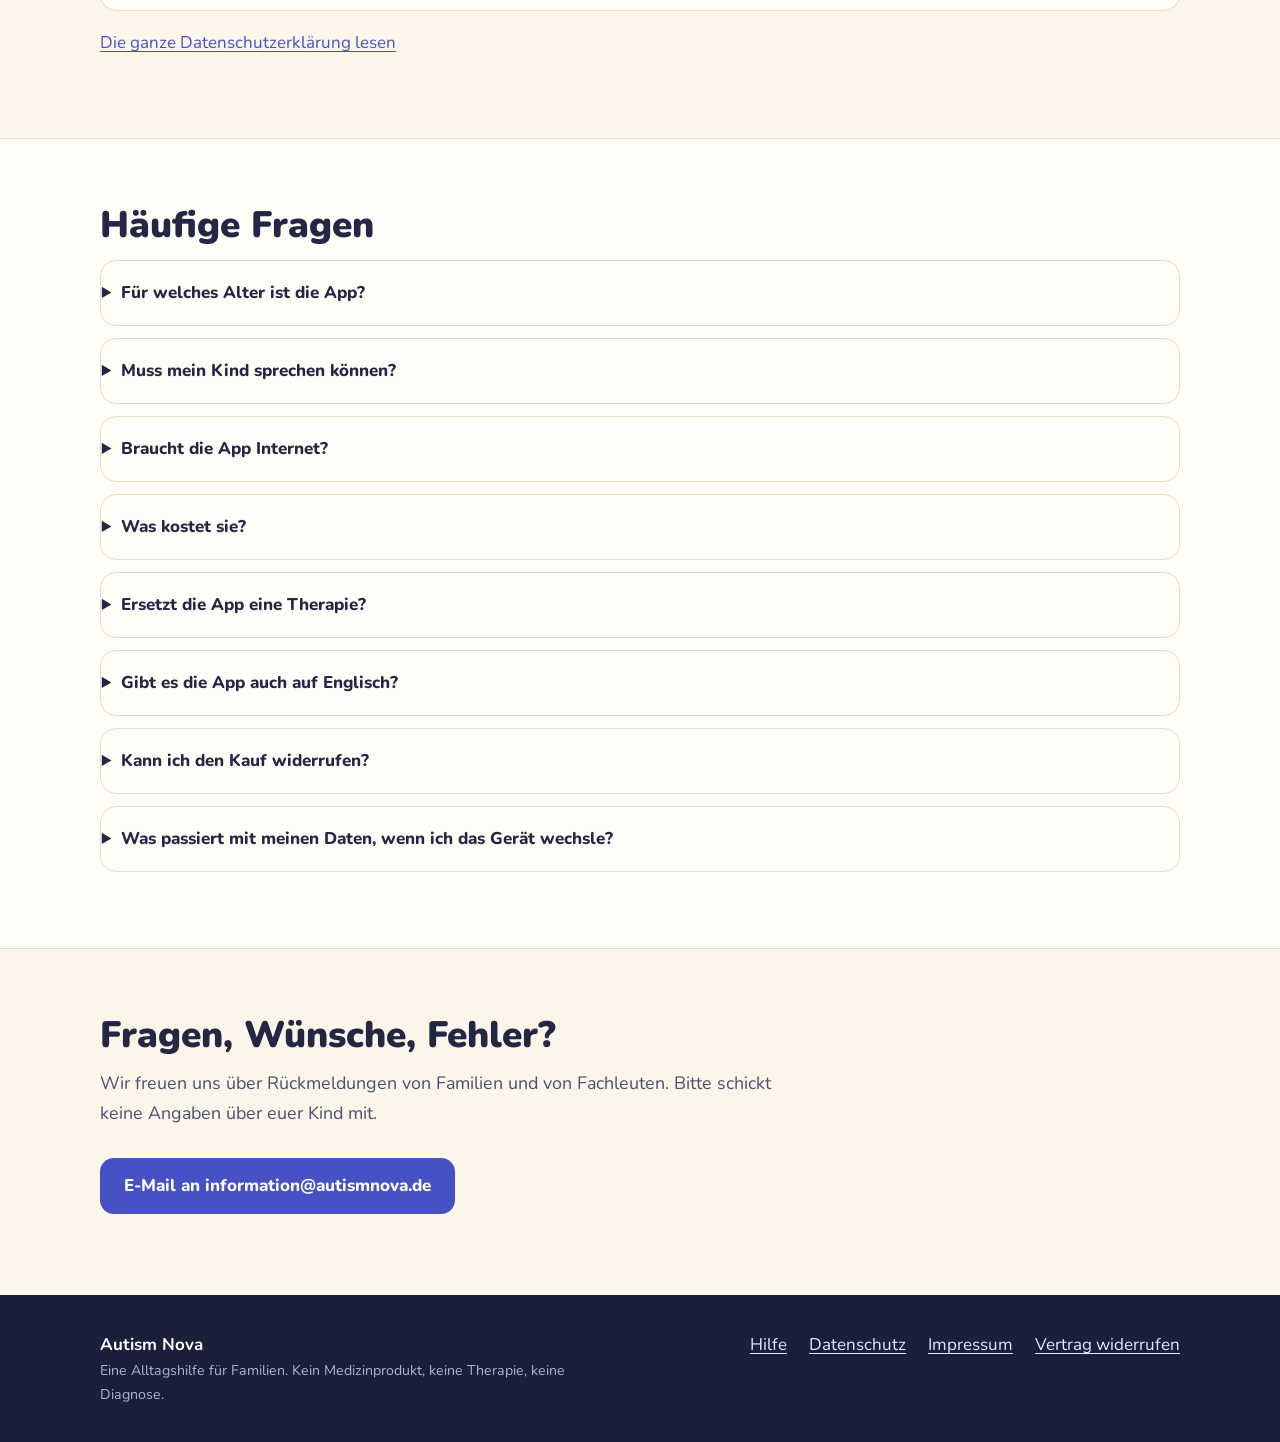
==== commit 9a725bf8: "Englische Seiten (en/), Sprach-Umschalter, Microsoft Store in Datenschutz und Widerruf-Hinweisen" ====
--- a/index.html
+++ b/index.html
@@ -10,11 +10,14 @@
   <meta property="og:description" content="Bilder statt Worte, Sprechtafel, Lernspiele, Beruhigungshilfen und ein Elternbereich. Ohne Konto, ohne Werbung, alles auf dem Gerät.">
   <meta property="og:type" content="website">
   <meta property="og:locale" content="de_DE">
+  <meta property="og:locale:alternate" content="en_US">
   <meta property="og:image" content="https://autismnova.de/assets/img/icon-512.png">
   <meta property="og:url" content="https://autismnova.de/">
   <link rel="canonical" href="https://autismnova.de/">
   <link rel="icon" href="assets/img/favicon.png" type="image/png">
   <link rel="apple-touch-icon" href="assets/img/apple-touch-icon.png">
+  <link rel="alternate" hreflang="de" href="https://autismnova.de/">
+  <link rel="alternate" hreflang="en" href="https://autismnova.de/en/">
   <link rel="stylesheet" href="assets/style.css">
 </head>
 <body>
@@ -29,6 +32,7 @@
         <a href="#privatsphaere">Privatsphäre</a>
         <a href="#fragen">Fragen</a>
         <a href="support.html">Hilfe</a>
+        <a class="lang" href="en/" lang="en" hreflang="en">English</a>
       </nav>
     </div>
   </header>
@@ -159,7 +163,7 @@
         <details><summary>Was kostet sie?</summary><p>Autism Nova wird einmal gekauft, es gibt kein Abo und keine Werbung. Der Preis steht fest, sobald die App im Store erscheint.</p></details>
         <details><summary>Ersetzt die App eine Therapie?</summary><p>Nein. Sie ist eine Alltagshilfe für Familien. Bei Sorgen um die Entwicklung eures Kindes sind eure Kinderärztin, euer Kinderarzt oder eine Frühförderstelle die richtigen Ansprechpartner.</p></details>
         <details><summary>Gibt es die App auch auf Englisch?</summary><p>Ja. Autism Nova gibt es auf Deutsch und auf Englisch. Die Sprache wählt ihr bei der Einrichtung oder später im Elternbereich. Dann wechseln Texte, Bilderbuch, Sprechtafel, Buchstaben und Zahlen. Die Vorlesestimme kommt vom Gerät.</p></details>
-        <details><summary>Kann ich den Kauf widerrufen?</summary><p>Ja, innerhalb von 14 Tagen nach Vertragsschluss, soweit dir ein gesetzliches Widerrufsrecht zusteht. Ohne Begründung, ohne Anmeldung: <a href="widerruf.html">Vertrag widerrufen</a>. Dort stehen auch die <a href="widerruf.html#belehrung">Widerrufsbelehrung</a> und das Muster-Formular. Beachte: Beim Herunterladen stimmst du im Store zu, dass die App sofort bereitgestellt wird; damit kann das Widerrufsrecht vorzeitig erlöschen.</p></details>
+        <details><summary>Kann ich den Kauf widerrufen?</summary><p>Ja, innerhalb von 14 Tagen nach Vertragsschluss, soweit dir ein gesetzliches Widerrufsrecht zusteht. Ohne Begründung, ohne Anmeldung: <a href="widerruf.html">Vertrag widerrufen</a>. Dort stehen auch die <a href="widerruf.html#belehrung">Widerrufsbelehrung</a> und das Muster-Formular. Beachte: Im Apple App Store und bei Google Play stimmst du beim Kauf zu, dass die App sofort bereitgestellt wird; damit kann das Widerrufsrecht vorzeitig erlöschen.</p></details>
         <details><summary>Was passiert mit meinen Daten, wenn ich das Gerät wechsle?</summary><p>Sie bleiben auf dem alten Gerät. Erstellt vorher im Elternbereich unter „Daten“ eine Sicherung und spielt sie auf dem neuen Gerät wieder ein. <a href="support.html">So geht es Schritt für Schritt.</a></p></details>
       </div>
     </section>
--- a/assets/style.css
+++ b/assets/style.css
@@ -80,6 +80,10 @@
 .nav { display: flex; gap: 6px 22px; flex-wrap: wrap; }
 .nav a { color: #d6daf5; text-decoration: none; font-weight: 700; padding: 8px 2px; }
 .nav a:hover, .nav a[aria-current="page"] { color: #fff; text-decoration: underline; text-decoration-thickness: 2px; }
+/* Sprach-Umschalter (2026-11-09): eigene Pille, damit er neben den Menüpunkten als Schalter erkennbar ist */
+.nav a.lang { border: 1.5px solid rgba(214, 218, 245, .45); border-radius: 999px; padding: 6px 14px; }
+.nav a.lang:hover { border-color: #fff; text-decoration: none; }
+.lang-note { font-size: .95rem; color: var(--ink-2); }
 
 /* ---------- Held ---------- */
 .hero {
@@ -200,11 +204,8 @@
 .site-foot a { color: #e5e8ff; }
 .site-foot nav { display: flex; gap: 8px 22px; flex-wrap: wrap; }
 .site-foot small { display: block; color: #aeb3dc; max-width: 36em; }
-.site-foot a.foot-button {
-  display: inline-block; background: var(--gold); color: #3b2a07; text-decoration: none; font-weight: 800;
-  padding: 8px 16px; border-radius: 12px; min-height: 40px;
-}
-.site-foot a.foot-button:hover { background: #f5d79d; }
+/* Widerrufs-Knopf (§ 356a BGB): gleich wie die anderen Fußzeilen-Links, gut lesbar (Wunsch 2026-11-07) */
+.site-foot a.foot-button { color: #e5e8ff; }
 
 /* ---------- Widerruf ---------- */
 [hidden] { display: none !important; }
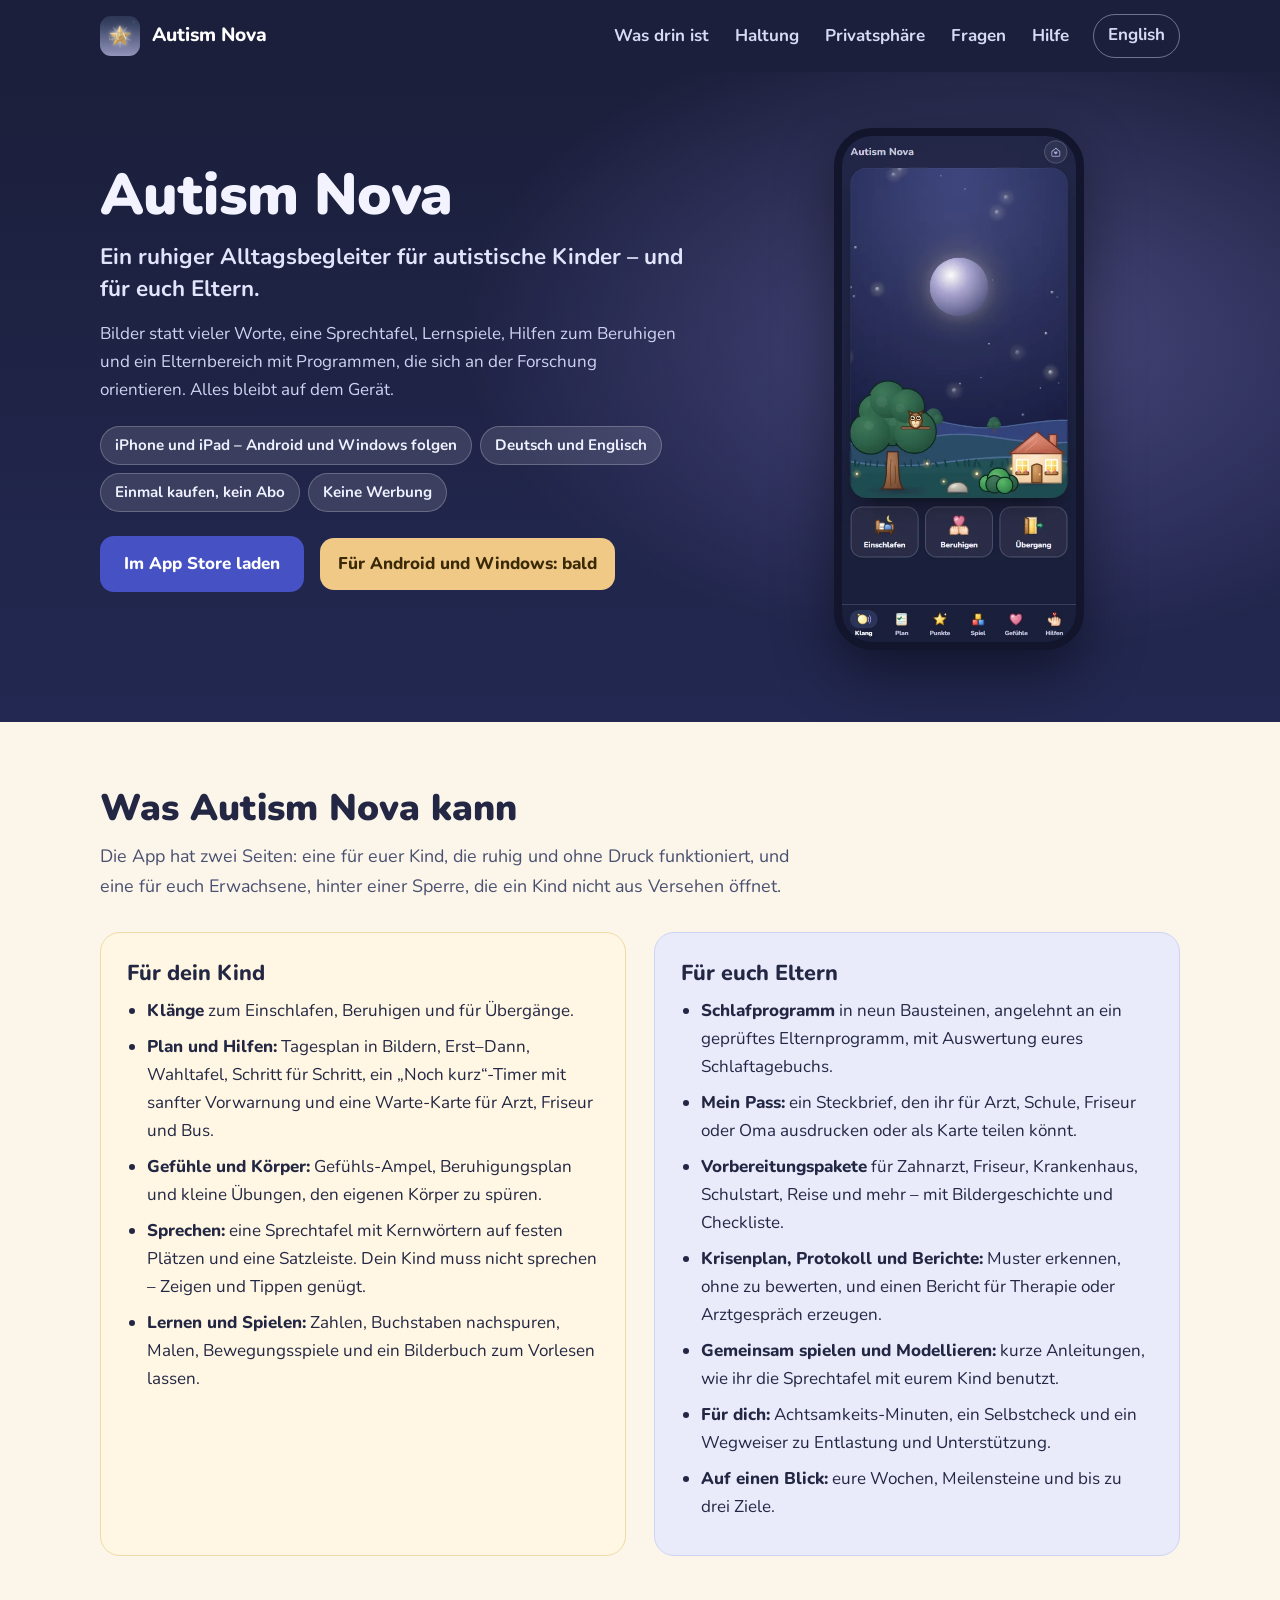
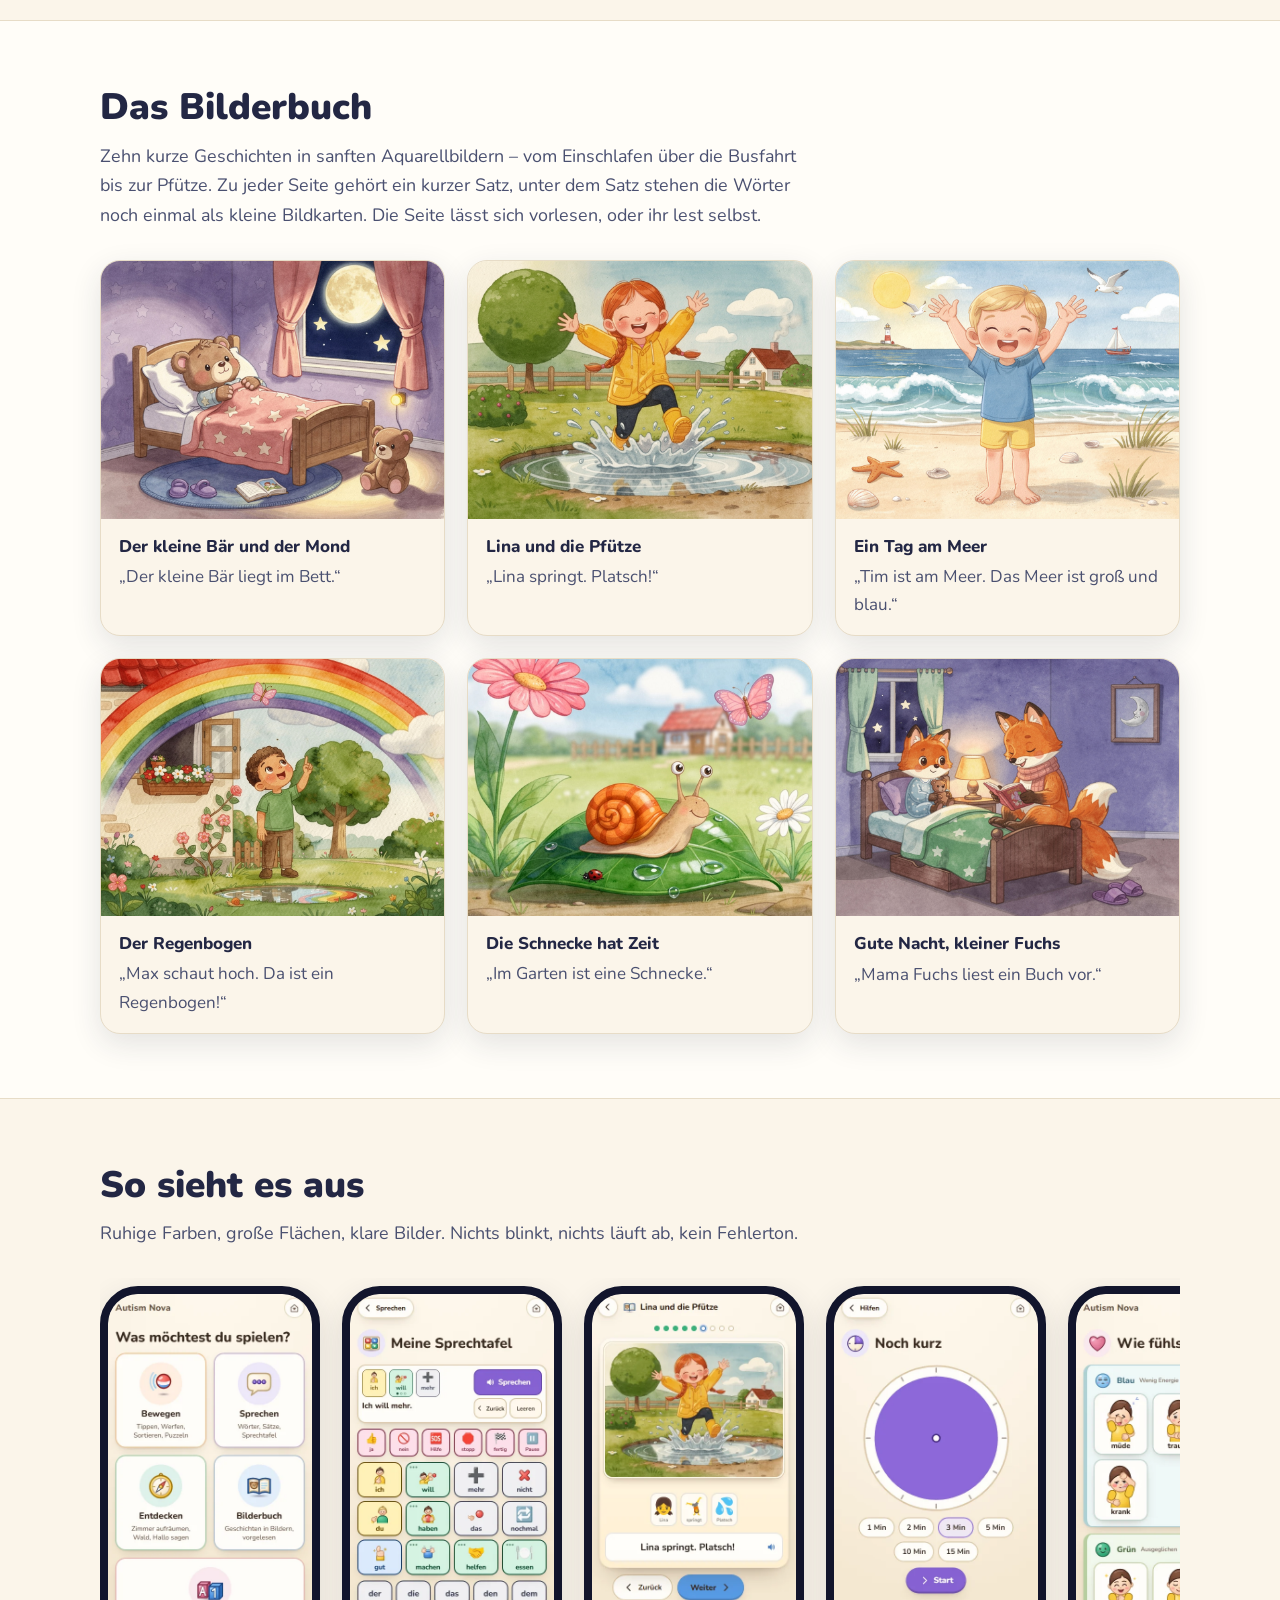
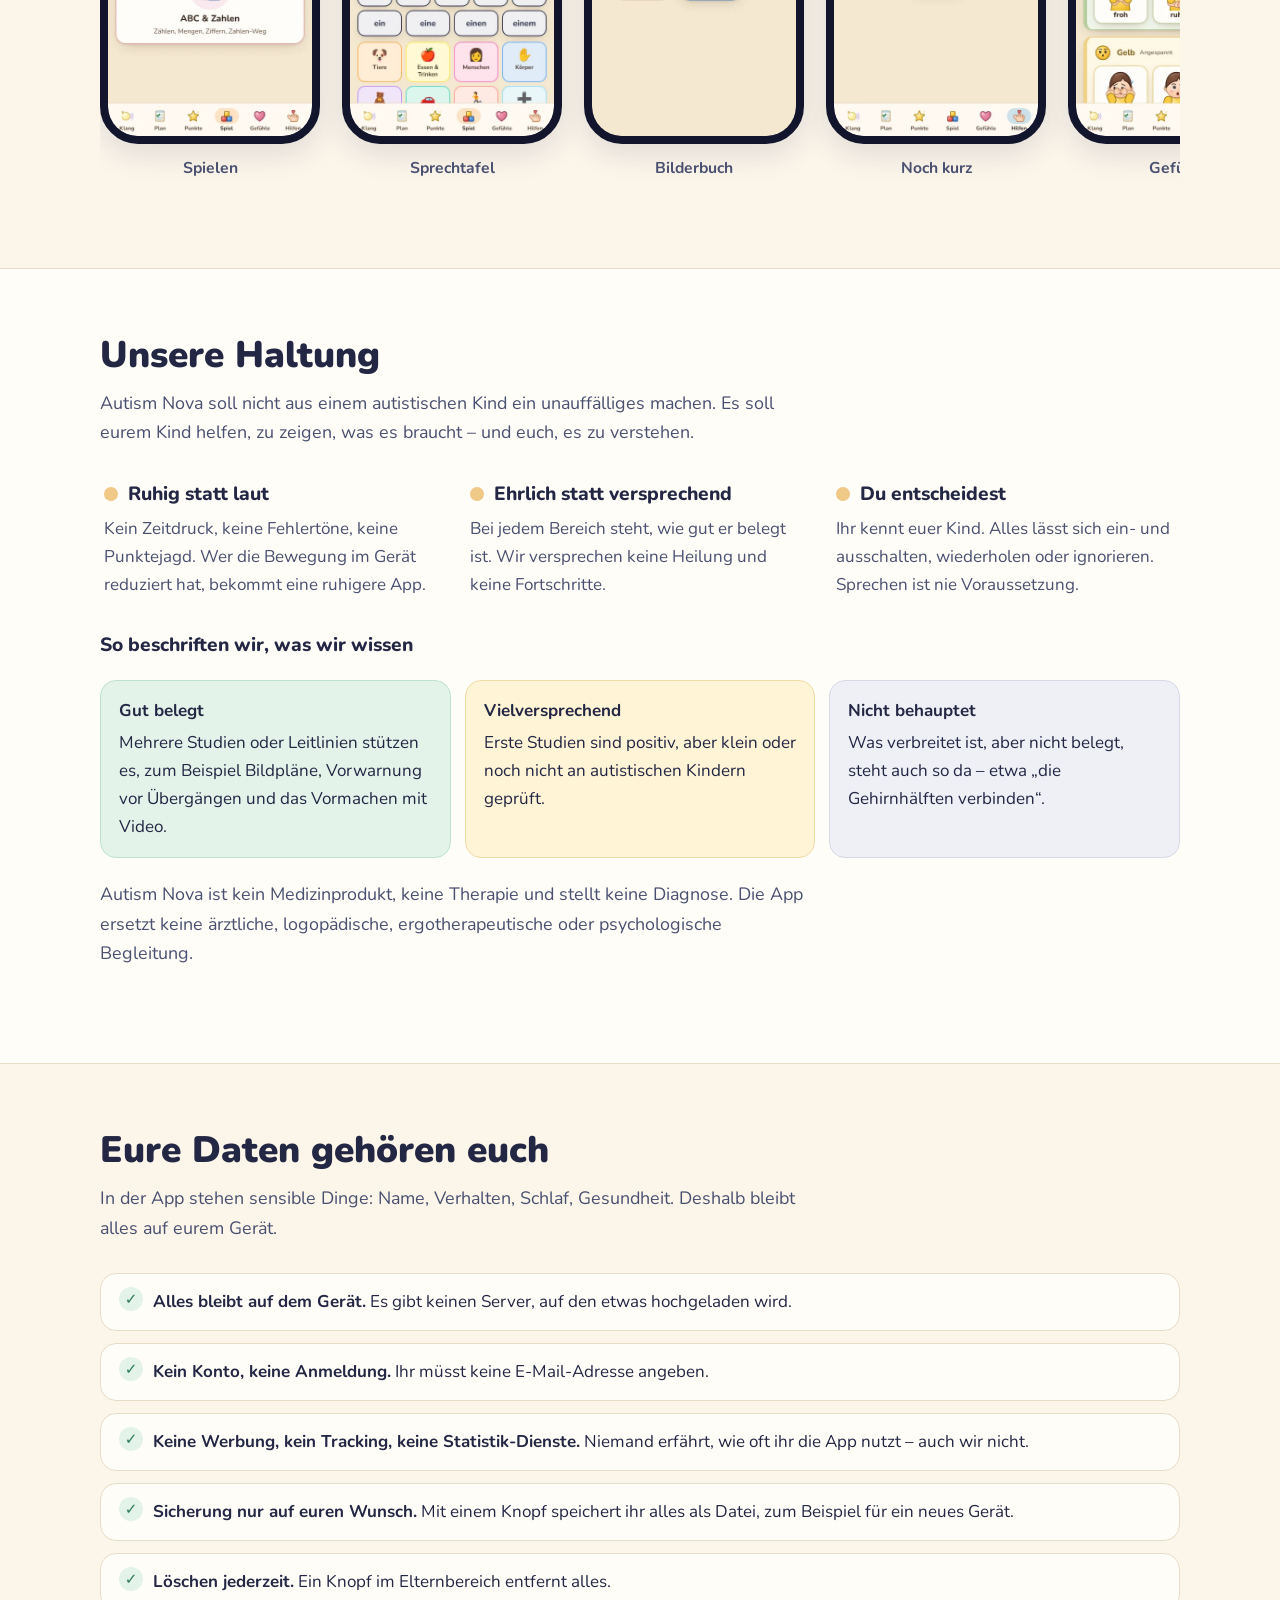
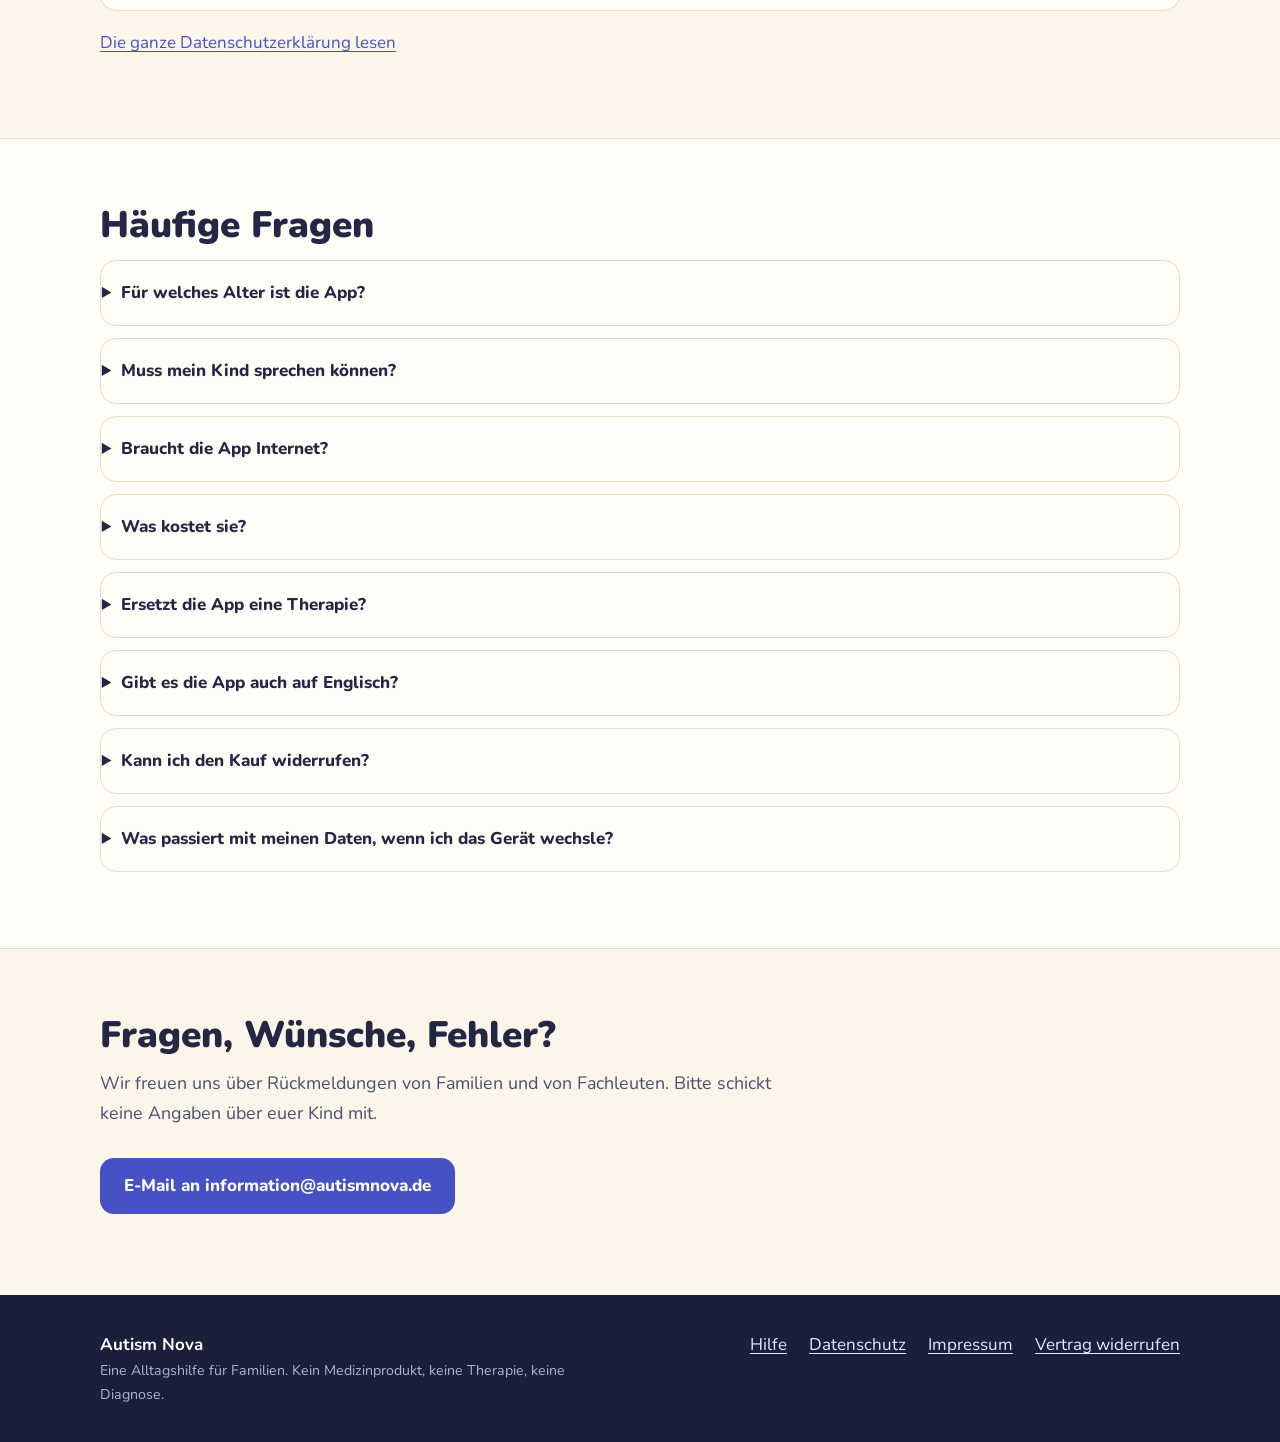
==== commit 224f4544: "App-Store-Link, Preis, englische Seiten" ====
--- a/index.html
+++ b/index.html
@@ -45,12 +45,12 @@
           <p class="lead">Ein ruhiger Alltagsbegleiter für autistische Kinder – und für euch Eltern.</p>
           <p>Bilder statt vieler Worte, eine Sprechtafel, Lernspiele, Hilfen zum Beruhigen und ein Elternbereich mit Programmen, die sich an der Forschung orientieren. Alles bleibt auf dem Gerät.</p>
           <ul class="chips" aria-label="Eckdaten">
-            <li>Android und iPhone/iPad</li>
+            <li>iPhone und iPad – Android und Windows folgen</li>
             <li>Deutsch und Englisch</li>
             <li>Einmal kaufen, kein Abo</li>
             <li>Keine Werbung</li>
           </ul>
-          <span class="status">Bald im App Store und bei Google Play</span>
+          <p class="store-links"><a class="button" href="https://apps.apple.com/de/app/autism-nova/id6832225543" rel="noopener">Im App Store laden</a> <span class="status">Für Android und Windows: bald</span></p>
         </div>
         <div class="hero-phone">
           <div class="phone"><img src="assets/img/phone-klang.webp" width="440" height="952" alt="Startbildschirm der App: ein ruhiger Nachthimmel mit Mond, darunter die Knöpfe Einschlafen, Beruhigen und Übergang."></div>
@@ -160,7 +160,7 @@
         <details><summary>Für welches Alter ist die App?</summary><p>Die Inhalte richten sich an Kinder vom Kleinkind- bis ins Grundschulalter. Autistische Kinder sind sehr verschieden, deshalb entscheidet ihr, welche Bereiche zu eurem Kind passen. Vieles ist auch für ältere Kinder nutzbar.</p></details>
         <details><summary>Muss mein Kind sprechen können?</summary><p>Nein. Alle Übungen lassen sich durch Zeigen und Tippen beantworten. Für Kinder, die nicht oder kaum sprechen, gibt es die Sprechtafel.</p></details>
         <details><summary>Braucht die App Internet?</summary><p>Nein. Alles läuft ohne Internetverbindung.</p></details>
-        <details><summary>Was kostet sie?</summary><p>Autism Nova wird einmal gekauft, es gibt kein Abo und keine Werbung. Der Preis steht fest, sobald die App im Store erscheint.</p></details>
+        <details><summary>Was kostet sie?</summary><p>Autism Nova wird einmal gekauft, es gibt kein Abo und keine Werbung. Im deutschen App Store kostet sie 24,99 €; in anderen Ländern rechnet der Store den Preis um. Alle Updates sind inklusive.</p></details>
         <details><summary>Ersetzt die App eine Therapie?</summary><p>Nein. Sie ist eine Alltagshilfe für Familien. Bei Sorgen um die Entwicklung eures Kindes sind eure Kinderärztin, euer Kinderarzt oder eine Frühförderstelle die richtigen Ansprechpartner.</p></details>
         <details><summary>Gibt es die App auch auf Englisch?</summary><p>Ja. Autism Nova gibt es auf Deutsch und auf Englisch. Die Sprache wählt ihr bei der Einrichtung oder später im Elternbereich. Dann wechseln Texte, Bilderbuch, Sprechtafel, Buchstaben und Zahlen. Die Vorlesestimme kommt vom Gerät.</p></details>
         <details><summary>Kann ich den Kauf widerrufen?</summary><p>Ja, innerhalb von 14 Tagen nach Vertragsschluss, soweit dir ein gesetzliches Widerrufsrecht zusteht. Ohne Begründung, ohne Anmeldung: <a href="widerruf.html">Vertrag widerrufen</a>. Dort stehen auch die <a href="widerruf.html#belehrung">Widerrufsbelehrung</a> und das Muster-Formular. Beachte: Im Apple App Store und bei Google Play stimmst du beim Kauf zu, dass die App sofort bereitgestellt wird; damit kann das Widerrufsrecht vorzeitig erlöschen.</p></details>
--- a/assets/style.css
+++ b/assets/style.css
@@ -100,6 +100,7 @@
 .hero p { color: #cfd3f2; margin: 0 0 22px; max-width: 34em; }
 .chips { display: flex; flex-wrap: wrap; gap: 8px; margin: 0 0 24px; padding: 0; list-style: none; }
 .chips li { background: rgba(255, 255, 255, 0.12); border: 1px solid rgba(255, 255, 255, 0.22); border-radius: 999px; padding: 6px 14px; font-weight: 700; font-size: 0.95rem; color: #f0f1ff; }
+.store-links { display: flex; flex-wrap: wrap; align-items: center; gap: 12px 16px; margin: 0; }
 .status {
   display: inline-block; background: var(--gold); color: #3b2a07; border-radius: 14px;
   padding: 12px 18px; font-weight: 800;
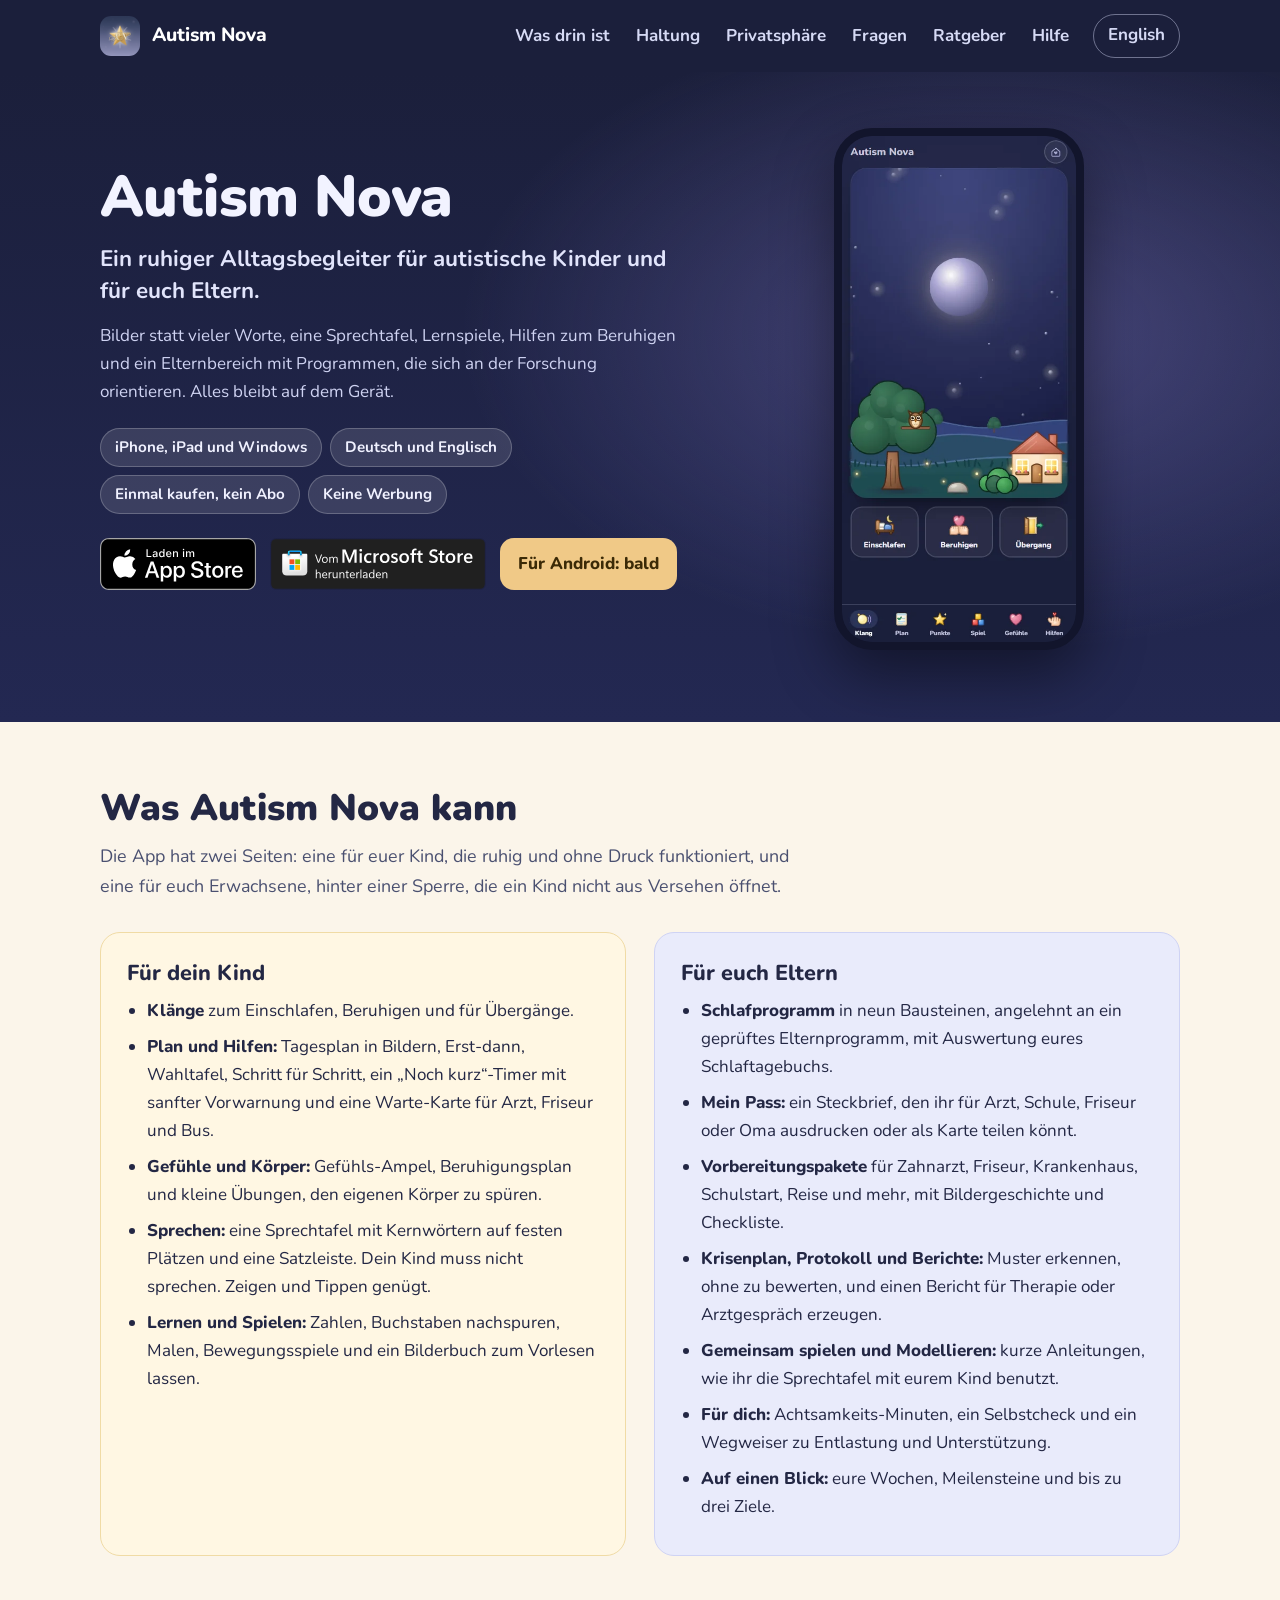
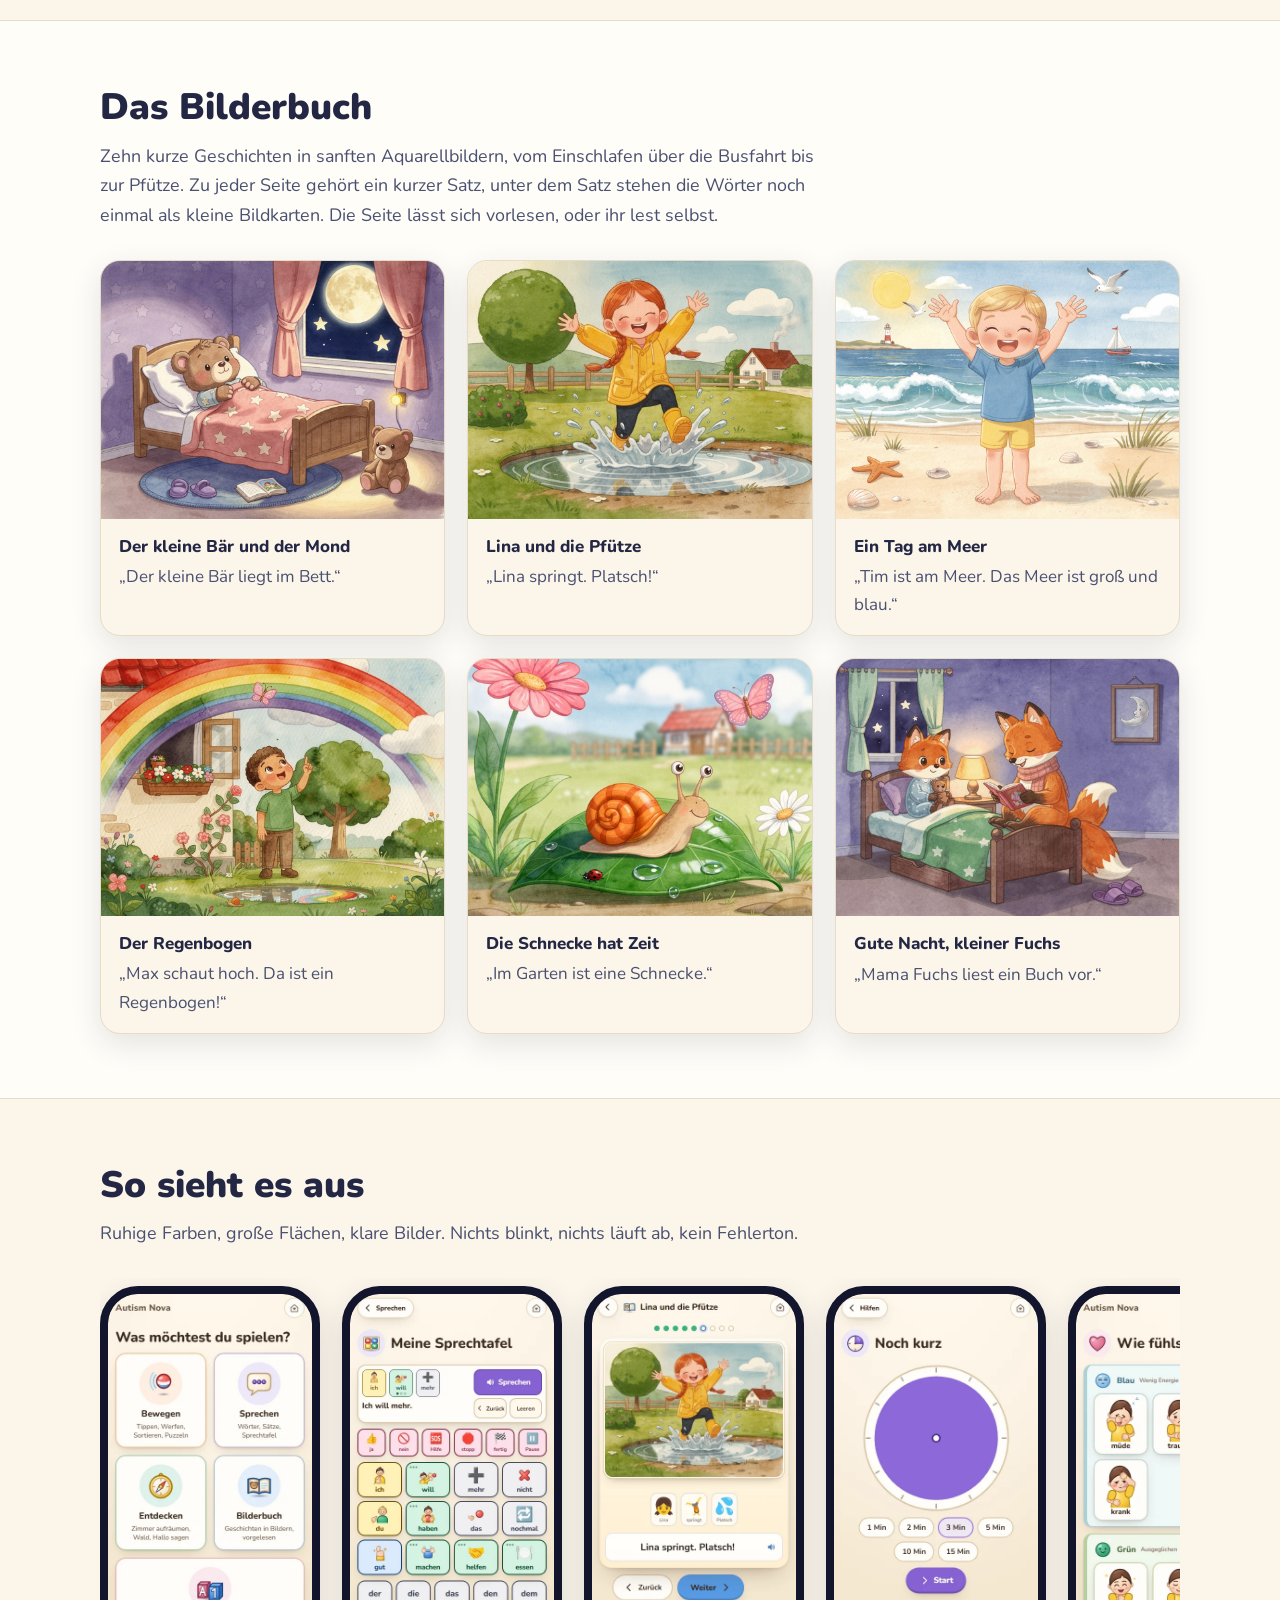
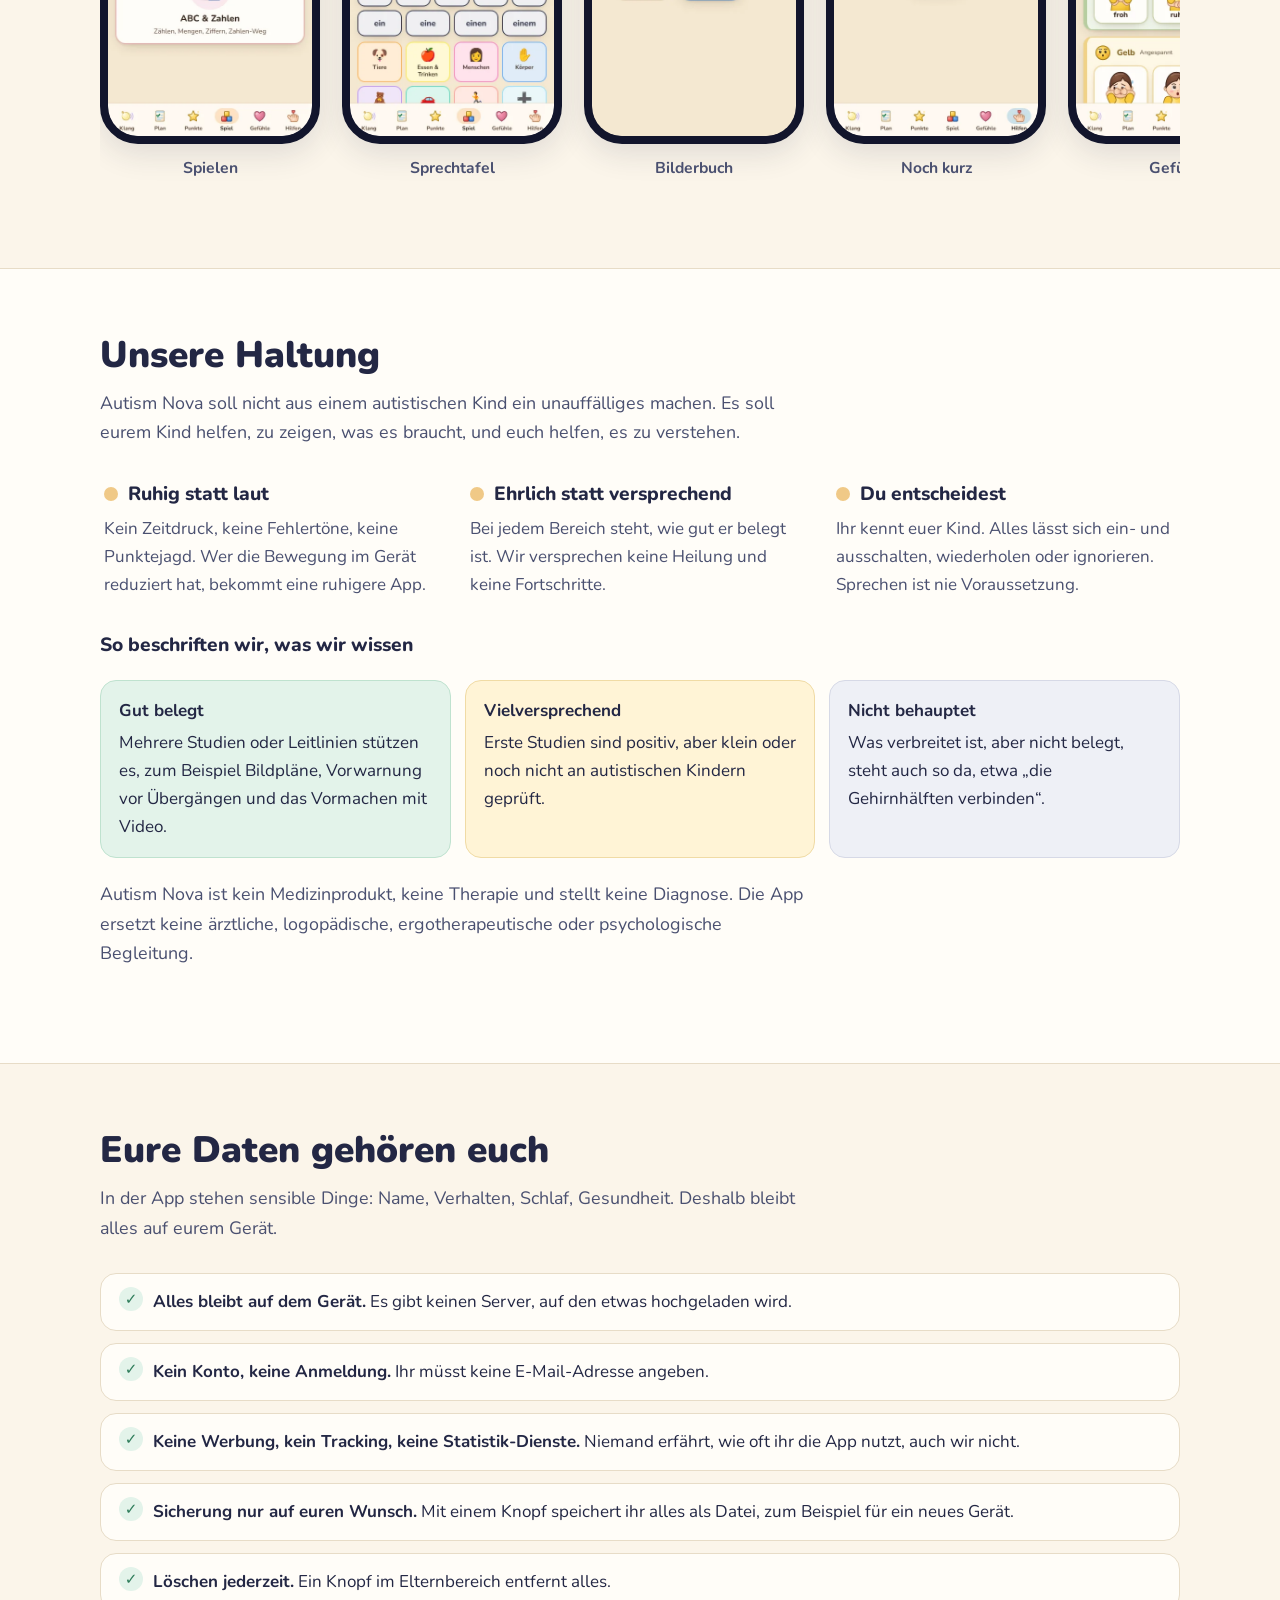
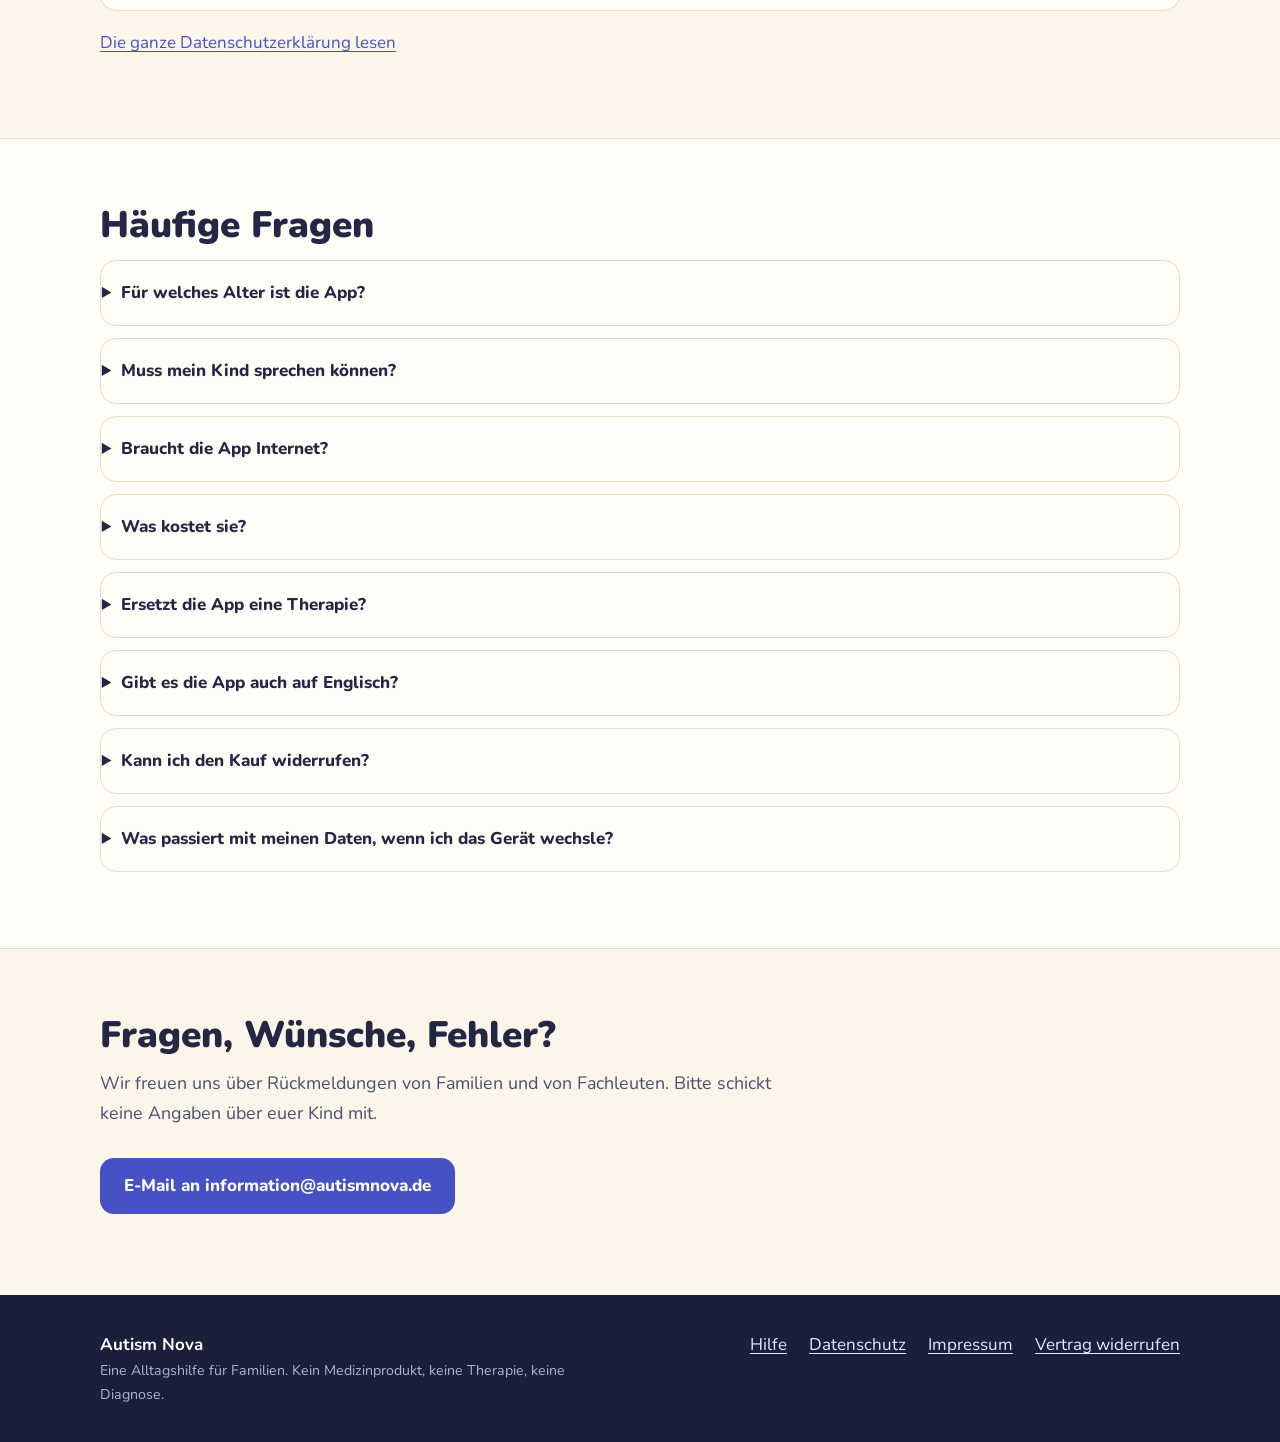
==== commit d09632ee: "Ratgeber mit erstem Beitrag (Meltdown, DE/EN), offizielle Store-Badges, Microsoft Store, Sitemap Co-" ====
--- a/index.html
+++ b/index.html
@@ -3,10 +3,10 @@
 <head>
   <meta charset="utf-8">
   <meta name="viewport" content="width=device-width, initial-scale=1">
-  <title>Autism Nova – Alltagsbegleiter für autistische Kinder und ihre Familien</title>
-  <meta name="description" content="Autism Nova ist eine ruhige App für autistische Kinder und ihre Eltern: Bildpläne, Sprechtafel, Lernspiele, Beruhigungshilfen und ein Elternbereich. Alles bleibt auf dem Gerät – ohne Konto, ohne Werbung.">
+  <title>Autism Nova: Alltagsbegleiter für autistische Kinder und ihre Familien</title>
+  <meta name="description" content="Autism Nova ist eine ruhige App für autistische Kinder und ihre Eltern: Bildpläne, Sprechtafel, Lernspiele, Beruhigungshilfen und ein Elternbereich. Alles bleibt auf dem Gerät, ohne Konto und ohne Werbung.">
   <meta name="theme-color" content="#1b1f3b">
-  <meta property="og:title" content="Autism Nova – Alltagsbegleiter für autistische Kinder und ihre Familien">
+  <meta property="og:title" content="Autism Nova: Alltagsbegleiter für autistische Kinder und ihre Familien">
   <meta property="og:description" content="Bilder statt Worte, Sprechtafel, Lernspiele, Beruhigungshilfen und ein Elternbereich. Ohne Konto, ohne Werbung, alles auf dem Gerät.">
   <meta property="og:type" content="website">
   <meta property="og:locale" content="de_DE">
@@ -31,6 +31,7 @@
         <a href="#haltung">Haltung</a>
         <a href="#privatsphaere">Privatsphäre</a>
         <a href="#fragen">Fragen</a>
+        <a href="ratgeber/index.html">Ratgeber</a>
         <a href="support.html">Hilfe</a>
         <a class="lang" href="en/" lang="en" hreflang="en">English</a>
       </nav>
@@ -42,15 +43,19 @@
       <div class="wrap">
         <div>
           <h1 id="titel">Autism Nova</h1>
-          <p class="lead">Ein ruhiger Alltagsbegleiter für autistische Kinder – und für euch Eltern.</p>
+          <p class="lead">Ein ruhiger Alltagsbegleiter für autistische Kinder und für euch Eltern.</p>
           <p>Bilder statt vieler Worte, eine Sprechtafel, Lernspiele, Hilfen zum Beruhigen und ein Elternbereich mit Programmen, die sich an der Forschung orientieren. Alles bleibt auf dem Gerät.</p>
           <ul class="chips" aria-label="Eckdaten">
-            <li>iPhone und iPad – Android und Windows folgen</li>
+            <li>iPhone, iPad und Windows</li>
             <li>Deutsch und Englisch</li>
             <li>Einmal kaufen, kein Abo</li>
             <li>Keine Werbung</li>
           </ul>
-          <p class="store-links"><a class="button" href="https://apps.apple.com/de/app/autism-nova/id6832225543" rel="noopener">Im App Store laden</a> <span class="status">Für Android und Windows: bald</span></p>
+          <p class="badges">
+            <a href="https://apps.apple.com/de/app/autism-nova/id6832225543" rel="noopener"><img src="assets/img/badges/app-store-de.svg" width="156" height="52" alt="Laden im App Store"></a>
+            <a href="https://apps.microsoft.com/detail/9NPQQLBJ37BP?hl=de-de&amp;gl=DE" rel="noopener"><img src="assets/img/badges/microsoft-store-de.svg" width="216" height="52" alt="Vom Microsoft Store herunterladen"></a>
+            <span class="status">Für Android: bald</span>
+          </p>
         </div>
         <div class="hero-phone">
           <div class="phone"><img src="assets/img/phone-klang.webp" width="440" height="952" alt="Startbildschirm der App: ein ruhiger Nachthimmel mit Mond, darunter die Knöpfe Einschlafen, Beruhigen und Übergang."></div>
@@ -67,9 +72,9 @@
             <h3>Für dein Kind</h3>
             <ul>
               <li><strong>Klänge</strong> zum Einschlafen, Beruhigen und für Übergänge.</li>
-              <li><strong>Plan und Hilfen:</strong> Tagesplan in Bildern, Erst–Dann, Wahltafel, Schritt für Schritt, ein „Noch kurz“-Timer mit sanfter Vorwarnung und eine Warte-Karte für Arzt, Friseur und Bus.</li>
+              <li><strong>Plan und Hilfen:</strong> Tagesplan in Bildern, Erst-dann, Wahltafel, Schritt für Schritt, ein „Noch kurz“-Timer mit sanfter Vorwarnung und eine Warte-Karte für Arzt, Friseur und Bus.</li>
               <li><strong>Gefühle und Körper:</strong> Gefühls-Ampel, Beruhigungsplan und kleine Übungen, den eigenen Körper zu spüren.</li>
-              <li><strong>Sprechen:</strong> eine Sprechtafel mit Kernwörtern auf festen Plätzen und eine Satzleiste. Dein Kind muss nicht sprechen – Zeigen und Tippen genügt.</li>
+              <li><strong>Sprechen:</strong> eine Sprechtafel mit Kernwörtern auf festen Plätzen und eine Satzleiste. Dein Kind muss nicht sprechen. Zeigen und Tippen genügt.</li>
               <li><strong>Lernen und Spielen:</strong> Zahlen, Buchstaben nachspuren, Malen, Bewegungsspiele und ein Bilderbuch zum Vorlesen lassen.</li>
             </ul>
           </div>
@@ -78,7 +83,7 @@
             <ul>
               <li><strong>Schlafprogramm</strong> in neun Bausteinen, angelehnt an ein geprüftes Elternprogramm, mit Auswertung eures Schlaftagebuchs.</li>
               <li><strong>Mein Pass:</strong> ein Steckbrief, den ihr für Arzt, Schule, Friseur oder Oma ausdrucken oder als Karte teilen könnt.</li>
-              <li><strong>Vorbereitungspakete</strong> für Zahnarzt, Friseur, Krankenhaus, Schulstart, Reise und mehr – mit Bildergeschichte und Checkliste.</li>
+              <li><strong>Vorbereitungspakete</strong> für Zahnarzt, Friseur, Krankenhaus, Schulstart, Reise und mehr, mit Bildergeschichte und Checkliste.</li>
               <li><strong>Krisenplan, Protokoll und Berichte:</strong> Muster erkennen, ohne zu bewerten, und einen Bericht für Therapie oder Arztgespräch erzeugen.</li>
               <li><strong>Gemeinsam spielen und Modellieren:</strong> kurze Anleitungen, wie ihr die Sprechtafel mit eurem Kind benutzt.</li>
               <li><strong>Für dich:</strong> Achtsamkeits-Minuten, ein Selbstcheck und ein Wegweiser zu Entlastung und Unterstützung.</li>
@@ -92,7 +97,7 @@
     <section class="alt" id="bilderbuch" aria-labelledby="buch-titel">
       <div class="wrap">
         <h2 id="buch-titel">Das Bilderbuch</h2>
-        <p class="intro">Zehn kurze Geschichten in sanften Aquarellbildern – vom Einschlafen über die Busfahrt bis zur Pfütze. Zu jeder Seite gehört ein kurzer Satz, unter dem Satz stehen die Wörter noch einmal als kleine Bildkarten. Die Seite lässt sich vorlesen, oder ihr lest selbst.</p>
+        <p class="intro">Zehn kurze Geschichten in sanften Aquarellbildern, vom Einschlafen über die Busfahrt bis zur Pfütze. Zu jeder Seite gehört ein kurzer Satz, unter dem Satz stehen die Wörter noch einmal als kleine Bildkarten. Die Seite lässt sich vorlesen, oder ihr lest selbst.</p>
         <div class="gallery">
           <figure><img loading="lazy" decoding="async" src="assets/img/buch/baer.jpg" width="1024" height="768" alt="Ein kleiner Bär liegt im Bett unter einer rosa Sternendecke, draußen leuchtet der Mond."><figcaption><strong>Der kleine Bär und der Mond</strong>„Der kleine Bär liegt im Bett.“</figcaption></figure>
           <figure><img loading="lazy" decoding="async" src="assets/img/buch/lina.jpg" width="1024" height="768" alt="Ein Mädchen in gelber Regenjacke und Gummistiefeln springt in eine Pfütze, das Wasser spritzt."><figcaption><strong>Lina und die Pfütze</strong>„Lina springt. Platsch!“</figcaption></figure>
@@ -123,7 +128,7 @@
     <section class="alt" id="haltung" aria-labelledby="haltung-titel">
       <div class="wrap">
         <h2 id="haltung-titel">Unsere Haltung</h2>
-        <p class="intro">Autism Nova soll nicht aus einem autistischen Kind ein unauffälliges machen. Es soll eurem Kind helfen, zu zeigen, was es braucht – und euch, es zu verstehen.</p>
+        <p class="intro">Autism Nova soll nicht aus einem autistischen Kind ein unauffälliges machen. Es soll eurem Kind helfen, zu zeigen, was es braucht, und euch helfen, es zu verstehen.</p>
         <div class="values">
           <div class="value"><h3><span class="dot" aria-hidden="true"></span>Ruhig statt laut</h3><p>Kein Zeitdruck, keine Fehlertöne, keine Punktejagd. Wer die Bewegung im Gerät reduziert hat, bekommt eine ruhigere App.</p></div>
           <div class="value"><h3><span class="dot" aria-hidden="true"></span>Ehrlich statt versprechend</h3><p>Bei jedem Bereich steht, wie gut er belegt ist. Wir versprechen keine Heilung und keine Fortschritte.</p></div>
@@ -133,7 +138,7 @@
         <div class="evidence">
           <div class="g"><b>Gut belegt</b>Mehrere Studien oder Leitlinien stützen es, zum Beispiel Bildpläne, Vorwarnung vor Übergängen und das Vormachen mit Video.</div>
           <div class="y"><b>Vielversprechend</b>Erste Studien sind positiv, aber klein oder noch nicht an autistischen Kindern geprüft.</div>
-          <div class="n"><b>Nicht behauptet</b>Was verbreitet ist, aber nicht belegt, steht auch so da – etwa „die Gehirnhälften verbinden“.</div>
+          <div class="n"><b>Nicht behauptet</b>Was verbreitet ist, aber nicht belegt, steht auch so da, etwa „die Gehirnhälften verbinden“.</div>
         </div>
         <p class="intro" style="margin-top:22px">Autism Nova ist kein Medizinprodukt, keine Therapie und stellt keine Diagnose. Die App ersetzt keine ärztliche, logopädische, ergotherapeutische oder psychologische Begleitung.</p>
       </div>
@@ -146,7 +151,7 @@
         <ul class="privacy-list">
           <li><strong>Alles bleibt auf dem Gerät.</strong> Es gibt keinen Server, auf den etwas hochgeladen wird.</li>
           <li><strong>Kein Konto, keine Anmeldung.</strong> Ihr müsst keine E-Mail-Adresse angeben.</li>
-          <li><strong>Keine Werbung, kein Tracking, keine Statistik-Dienste.</strong> Niemand erfährt, wie oft ihr die App nutzt – auch wir nicht.</li>
+          <li><strong>Keine Werbung, kein Tracking, keine Statistik-Dienste.</strong> Niemand erfährt, wie oft ihr die App nutzt, auch wir nicht.</li>
           <li><strong>Sicherung nur auf euren Wunsch.</strong> Mit einem Knopf speichert ihr alles als Datei, zum Beispiel für ein neues Gerät.</li>
           <li><strong>Löschen jederzeit.</strong> Ein Knopf im Elternbereich entfernt alles.</li>
         </ul>
--- a/assets/style.css
+++ b/assets/style.css
@@ -221,8 +221,89 @@
 .wdone { max-width: 34em; padding: 18px 22px; background: var(--green-soft); border: 1px solid #bfe2cf; border-radius: var(--radius); }
 .wdone h2 { margin-top: 0; font-size: 1.3rem; }
 
+/* ---------- Ratgeber (2026-11-24) ----------
+   Artikelkopf im Nachtblau wie der Held, Lesespalte, Vergleich, Schritte (.steps von oben),
+   "Was nicht hilft"-Liste, Hilfe-Kasten, App-Kasten mit Store-Knöpfen. */
+.article-head {
+  background:
+    radial-gradient(55% 80% at 85% 30%, rgba(150, 140, 230, 0.30), transparent 70%),
+    linear-gradient(180deg, var(--night) 0%, #232852 100%);
+  color: #f2f3ff;
+  padding-block: 44px 52px;
+}
+.article-head h1 { font-size: clamp(2rem, 4.6vw, 3rem); line-height: 1.12; margin: 0 0 14px; font-weight: 900; max-width: 22em; text-wrap: balance; }
+.article-head .lead { font-size: clamp(1.1rem, 2.2vw, 1.3rem); line-height: 1.5; color: #e1e4fb; margin: 0 0 16px; font-weight: 700; max-width: 36em; }
+.crumbs { margin: 0 0 14px; font-weight: 800; font-size: 0.95rem; letter-spacing: 0.02em; color: #b9bfe9; }
+.crumbs a { color: var(--gold); text-decoration: none; }
+.crumbs a:hover { text-decoration: underline; }
+.meta { margin: 0; color: #aeb3dc; font-weight: 700; font-size: 0.95rem; }
+
+.article-body { padding-block: 44px 64px; }
+.article-body h2 { font-size: clamp(1.45rem, 3vw, 1.85rem); margin: 44px 0 12px; }
+.article-body p, .article-body li { color: #2f3453; }
+.article-body ul:not([class]) { padding-left: 1.2em; }
+.article-body ul:not([class]) li { margin-bottom: 8px; }
+.article-body .steps { margin-bottom: 4px; }
+
+.summary { background: #fff4d6; border: 1px solid #f0dba5; border-radius: var(--radius); padding: 18px 22px; font-size: 1.12rem; font-weight: 700; color: #3b2a07; }
+.summary b { display: block; font-size: 0.85rem; letter-spacing: 0.06em; text-transform: uppercase; color: #8a6412; margin-bottom: 4px; }
+
+.compare { display: grid; grid-template-columns: 1fr 1fr; gap: 16px; margin: 18px 0; }
+.compare > div { border-radius: 16px; padding: 18px 20px; border: 1px solid var(--line); background: var(--surface); }
+.compare > div.m { background: var(--accent-soft); border-color: #cfd3f4; }
+.compare h3 { margin-bottom: 6px; }
+.compare ul { margin: 0; padding-left: 1.15em; }
+.compare li { margin-bottom: 6px; }
+
+.note { border: 1px solid var(--line); background: var(--surface); border-radius: 16px; padding: 16px 20px; margin-top: 18px; }
+.note h3 { font-size: 1.08rem; }
+.note p { margin: 0; }
+
+.dont-list { list-style: none; margin: 12px 0 0; padding: 0; display: grid; gap: 10px; }
+.dont-list li { background: var(--surface); border: 1px solid var(--line); border-radius: 14px; padding: 12px 16px 12px 56px; position: relative; }
+.dont-list li::before { content: "✕"; position: absolute; left: 16px; top: 11px; width: 28px; height: 28px; border-radius: 50%; background: #f7e4e1; color: #a3483f; font-weight: 900; display: grid; place-items: center; font-size: 0.9rem; }
+
+.callout { margin-top: 36px; background: var(--green-soft); border: 1px solid #bfe2cf; border-radius: var(--radius); padding: 18px 22px; }
+.callout h3 { color: #1f5a40; }
+.callout p { margin: 0; }
+
+.article-body .evidence { grid-template-columns: 1fr; }
+.small-print { font-size: 0.92rem; color: var(--ink-2) !important; margin-top: 18px; }
+
+.eyebrow { margin: 0 0 6px; font-size: 0.85rem; font-weight: 800; letter-spacing: 0.06em; text-transform: uppercase; color: var(--accent); }
+.app-grid { display: grid; grid-template-columns: 1.25fr 0.75fr; gap: 40px; align-items: start; }
+.app-points { list-style: none; margin: 16px 0 0; padding: 0; display: grid; gap: 12px; }
+.app-points li { padding-left: 30px; position: relative; color: #2f3453; }
+.app-points li::before { content: ""; position: absolute; left: 4px; top: 0.55em; width: 12px; height: 12px; border-radius: 50%; background: var(--gold); }
+.screens { margin: 0; justify-self: center; text-align: center; }
+.screen { width: min(300px, 80vw); border-radius: 26px; overflow: hidden; border: 6px solid #12152c; background: #12152c; box-shadow: var(--shadow); }
+.screen img { width: 100%; border-radius: 20px; }
+.screens figcaption { margin-top: 12px; font-weight: 700; color: var(--ink-2); font-size: 0.98rem; max-width: 18em; margin-inline: auto; }
+
+.about { margin-top: 40px; background: var(--bg); border: 1px solid var(--line); border-radius: var(--radius); padding: 26px; }
+.about h3 { font-size: 1.35rem; }
+.about p { color: #2f3453; margin: 0 0 16px; max-width: 46em; }
+.facts { display: flex; flex-wrap: wrap; gap: 8px; margin: 0 0 22px; padding: 0; list-style: none; }
+.facts li { background: var(--surface); border: 1px solid var(--line); border-radius: 999px; padding: 6px 14px; font-weight: 700; font-size: 0.95rem; color: var(--ink); }
+
+/* Store-Badges (2026-11-24): die offiziellen Dateien von Apple und Microsoft, unverändert und lokal abgelegt
+   (assets/img/badges), alle gleich hoch, App Store zuerst (Vorgabe von Apple). */
+.badges { display: flex; flex-wrap: wrap; align-items: center; gap: 12px 14px; margin: 0; }
+.badges a { display: inline-block; line-height: 0; border-radius: 9px; }
+.badges img { height: 52px; width: auto; }
+.more-link { margin: 18px 0 0 !important; font-weight: 800; }
+
+.guide-list { display: grid; gap: 18px; grid-template-columns: repeat(auto-fill, minmax(300px, 1fr)); }
+.guide { display: block; background: var(--surface); border: 1px solid var(--line); border-radius: var(--radius); padding: 22px 22px 20px; text-decoration: none; color: inherit; box-shadow: var(--shadow); }
+.guide:hover { border-color: #cfd3f4; }
+.guide h2 { font-size: 1.3rem; margin: 4px 0 8px; color: var(--ink); }
+.guide p { margin: 0 0 12px; color: var(--ink-2); }
+.guide .read { font-weight: 800; color: var(--accent); }
+.guide .tag { display: inline-block; font-size: 0.82rem; font-weight: 800; letter-spacing: 0.04em; text-transform: uppercase; color: var(--accent); }
+.later { margin-top: 26px; color: var(--ink-2); }
+
 @media (max-width: 820px) {
-  .hero .wrap, .split { grid-template-columns: 1fr; }
+  .hero .wrap, .split, .app-grid, .compare { grid-template-columns: 1fr; }
   .hero { padding-block: 36px 52px; }
   section { padding-block: 48px; }
 }
